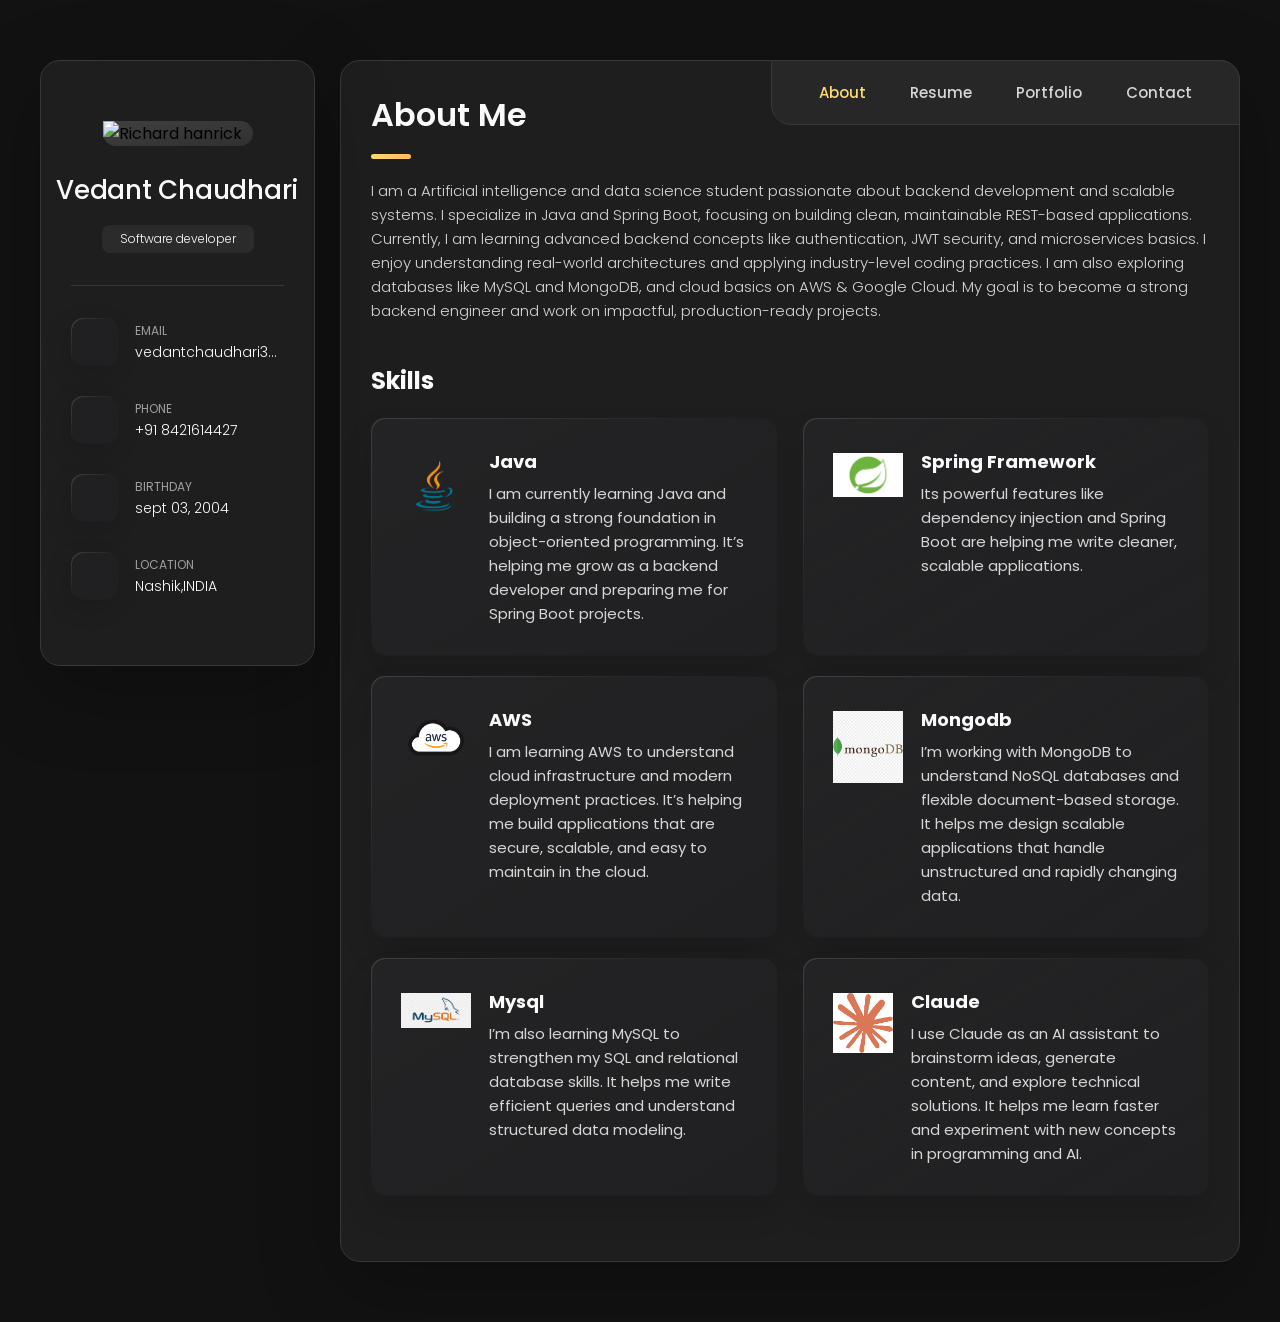
==== index.html @ cd00a61f "Add files via upload" ====
<!DOCTYPE html>
<html lang="en">

<head>
  <meta charset="UTF-8">
  <meta http-equiv="X-UA-Compatible" content="IE=edge">
  <meta name="viewport" content="width=device-width, initial-scale=1.0">
  <title>vCard - Personal Portfolio</title>

  <!--
    - favicon
  -->
  <link rel="shortcut icon" href="./assets/images/logo.ico" type="image/x-icon">

  <!--
    - custom css link
  -->
  <link rel="stylesheet" href="styles.css">

  <!--
    - google font link
  -->
  <link rel="preconnect" href="https://fonts.googleapis.com">
  <link rel="preconnect" href="https://fonts.gstatic.com" crossorigin>
  <link href="https://fonts.googleapis.com/css2?family=Poppins:wght@300;400;500;600&display=swap" rel="stylesheet">
</head>

<body>

  <!--
    - #MAIN
  -->

  <main>

    <!--
      - #SIDEBAR
    -->

    <aside class="sidebar" data-sidebar>

      <div class="sidebar-info">

        <figure class="avatar-box">
          <img src="inpfp.webp" alt="Richard hanrick" width="80">
        </figure>

        <div class="info-content">
          <h1 class="name" title="Vedant Chaudhari">Vedant Chaudhari</h1>

          <p class="title">Software developer</p>
        </div>

        <button class="info_more-btn" data-sidebar-btn>
          <span>Show Contacts</span>

          <ion-icon name="chevron-down"></ion-icon>
        </button>

      </div>

      <div class="sidebar-info_more">

        <div class="separator"></div>

        <ul class="contacts-list">

          <li class="contact-item">

            <div class="icon-box">
              <ion-icon name="mail-outline"></ion-icon>
            </div>

            <div class="contact-info">
              <p class="contact-title">Email</p>

              <a href="mailto:vedantchaudhari394@gmail.com" class="contact-link">vedantchaudhari394@gmail.com</a>
            </div>

          </li>

          <li class="contact-item">

            <div class="icon-box">
              <ion-icon name="phone-portrait-outline"></ion-icon>
            </div>

            <div class="contact-info">
              <p class="contact-title">Phone</p>

              <a href="tel: +91 8421614427" class="contact-link">+91 8421614427</a>
            </div>

          </li>

          <li class="contact-item">

            <div class="icon-box">
              <ion-icon name="calendar-outline"></ion-icon>
            </div>

            <div class="contact-info">
              <p class="contact-title">Birthday</p>

              <time datetime="2004-09-03">sept 03, 2004</time>
            </div>

          </li>

          <li class="contact-item">

            <div class="icon-box">
              <ion-icon name="location-outline"></ion-icon>
            </div>

            <div class="contact-info">
              <p class="contact-title">Location</p>

              <address>Nashik,INDIA</address>
            </div>

          </li>

        </ul>

        <div class="separator"></div>

        <ul class="social-list">

          <li class="social-item">
            <a href="#" class="social-link">
              <ion-icon name="logo-twitter"></ion-icon>
            </a>
          </li>

          <li class="social-item">
            <a href="#" class="social-link">
              <ion-icon name="logo-instagram"></ion-icon>
            </a>
          </li>

        </ul>

      </div>

    </aside>





    <!--
      - #main-content
    -->

    <div class="main-content">

      <!--
        - #NAVBAR
      -->

      <nav class="navbar">

        <ul class="navbar-list">

          <li class="navbar-item">
            <button class="navbar-link  active" data-nav-link>About</button>
          </li>

          <li class="navbar-item">
            <button class="navbar-link" data-nav-link>Resume</button>
          </li>

          <li class="navbar-item">
            <button class="navbar-link" data-nav-link>Portfolio</button>
          </li>

       
          <li class="navbar-item">
            <button class="navbar-link" data-nav-link>Contact</button>
          </li>

        </ul>

      </nav>





      <!--
        - #ABOUT
      -->

      <article class="about  active" data-page="about">

        <header>
          <h2 class="h2 article-title">About me</h2>
        </header>

        <section class="about-text">
          <p>
            I am a Artificial intelligence and data science student passionate about backend development and scalable systems.
            I specialize in Java and Spring Boot, focusing on building clean, maintainable REST-based applications.
            Currently, I am learning advanced backend concepts like authentication, JWT security, and microservices basics.
            I enjoy understanding real-world architectures and applying industry-level coding practices.
            I am also exploring databases like MySQL and MongoDB, and cloud basics on AWS & Google Cloud.
            My goal is to become a strong backend engineer and work on impactful, production-ready projects.
          </p>
        </section>


        <!--
          - service
        -->

        <section class="service">

          <h3 class="h3 service-title">Skills</h3>

          <ul class="service-list">

            <li class="service-item">

              <div class="service-icon-box">
                <img src="javaimage.webp" alt="design icon" width="70">
              </div>

              <div class="service-content-box">
                <h4 class="h4 service-item-title">java</h4>

                <p class="service-item-text">
                  I am currently learning Java and building a strong foundation in object-oriented programming.
                    It’s helping me grow as a backend developer and preparing me for Spring Boot projects.
                </p>
              </div>

            </li>

            <li class="service-item">

              <div class="service-icon-box">
                <img src="springimages.png" alt="Web development icon" width="70">
              </div>

              <div class="service-content-box">
                <h4 class="h4 service-item-title">spring framework</h4>

                <p class="service-item-text">
                  Its powerful features like dependency injection and 
                  Spring Boot are helping me write cleaner, scalable applications.
                </p>
              </div>

            </li>

            <li class="service-item">

              <div class="service-icon-box">
                <img src="awsimage.png" alt="aws icon" width="70">
              </div>

              <div class="service-content-box">
                <h4 class="h4 service-item-title">AWS</h4>

                <p class="service-item-text">
                  I am learning AWS to understand cloud infrastructure and modern deployment practices.
                    It’s helping me build applications that are secure, scalable, and easy to maintain in the cloud.
                </p>
              </div>

            </li>

            <li class="service-item">

              <div class="service-icon-box">
                <img src="mongodbimages.png" alt="mongodb icon" width="70">
              </div>

              <div class="service-content-box">
                <h4 class="h4 service-item-title">Mongodb</h4>

                <p class="service-item-text">
                  I’m working with MongoDB to understand NoSQL databases and flexible document-based storage.
                It helps me design scalable applications that handle unstructured and rapidly changing data.
                </p>
              </div>

            </li>

            <li class="service-item">

              <div class="service-icon-box">
                <img src="mysqlimages.png" alt="mysql icon" width="70">
              </div>

              <div class="service-content-box">
                <h4 class="h4 service-item-title">Mysql</h4>

                <p class="service-item-text">
                  I’m also learning MySQL to strengthen my SQL and relational database skills.
                    It helps me write efficient queries and understand structured data modeling.
                </p>
              </div>

            </li>

            <li class="service-item">

              <div class="service-icon-box">
                <img src="claude.png" alt="claude icon" width="60">
              </div>

              <div class="service-content-box">
                <h4 class="h4 service-item-title">Claude</h4>

                <p class="service-item-text">
                  I use Claude as an AI assistant to brainstorm ideas, generate content, and explore technical solutions.
                    It helps me learn faster and experiment with new concepts in programming and AI.
                </p>
              </div>

            </li>

  


          </ul>

        </section>




    

        <div class="modal-container" data-modal-container>

          <div class="overlay" data-overlay></div>

          <section class="testimonials-modal">

            <button class="modal-close-btn" data-modal-close-btn aria-label="Close testimonial modal">
              <ion-icon name="close-outline"></ion-icon>
            </button>

            <div class="modal-img-wrapper">
              <figure class="modal-avatar-box">
                <img src="./assets/images/avatar-1.png" alt="Daniel lewis" width="80" data-modal-img>
              </figure>

              <img src="./assets/images/icon-quote.svg" alt="quote icon">
            </div>

            <div class="modal-content">

              <h4 class="h3 modal-title" data-modal-title>Daniel lewis</h4>

              <time datetime="2021-06-14">14 June, 2021</time>

              <div data-modal-text>
                <p>
                   
                </p>
              </div>

            </div>

          </section>

        </div>



      </article>





      <!--
        - #RESUME
      -->

      <article class="resume" data-page="resume">

        <header>
          <h2 class="h2 article-title">Resume</h2>
        </header>

        <section class="timeline">

          <div class="title-wrapper">
            <div class="icon-box">
              <ion-icon name="book-outline"></ion-icon>
            </div>

            <h3 class="h3">Education</h3>
          </div>

          <ol class="timeline-list">

            <li class="timeline-item">

              <h4 class="h4 timeline-item-title">MET Institute of Engineering, Nashik</h4>

              <span>20023 — present</span>

              <p class="timeline-text">
                Having everything laid out—from submissions to exams—made 
                it easier for me to plan ahead and stay consistent without feeling overwhelmed.
              </p>

            </li>

            <li class="timeline-item">

              <h4 class="h4 timeline-item-title">high school</h4>

              <span>2021 — 2023</span>

              <p class="timeline-text">
                It gave me confidence and the chance to stand up for myself, 
                shaping my mindset and helping me grow personally and academically.
              </p>

            </li>


          </ol>

        </section>

        <!-- <section class="timeline">

          <div class="title-wrapper">
            <div class="icon-box">
              <ion-icon name="book-outline"></ion-icon>
            </div>

            <h3 class="h3">Experience</h3>
          </div>

          <ol class="timeline-list">

            <li class="timeline-item">

              <h4 class="h4 timeline-item-title">Creative director</h4>

              <span>2015 — Present</span>

              <p class="timeline-text">
                Nemo enim ipsam voluptatem blanditiis praesentium voluptum delenit atque corrupti, quos dolores et qvuas
                molestias
                exceptur.
              </p>

            </li>

            <li class="timeline-item">

              <h4 class="h4 timeline-item-title">Art director</h4>

              <span>2013 — 2015</span>

              <p class="timeline-text">
                Nemo enims ipsam voluptatem, blanditiis praesentium voluptum delenit atque corrupti, quos dolores et
                quas molestias
                exceptur.
              </p>

            </li>

            <li class="timeline-item">

              <h4 class="h4 timeline-item-title">Web designer</h4>

              <span>2010 — 2013</span>

              <p class="timeline-text">
                Nemo enims ipsam voluptatem, blanditiis praesentium voluptum delenit atque corrupti, quos dolores et
                quas molestias
                exceptur.
              </p>

            </li>

          </ol>

        </section> -->

        <section class="skill">

          <h3 class="h3 skills-title">My skills</h3>

          <ul class="skills-list content-card">

            <li class="skills-item">

              <div class="title-wrapper">
                <h5 class="h5">Java</h5>
                <data value="80">75%</data>
              </div>

              <div class="skill-progress-bg">
                <div class="skill-progress-fill" style="width: 80%;"></div>
              </div>

            </li>

            <li class="skills-item">

              <div class="title-wrapper">
                <h5 class="h5">spring boot</h5>
                <data value="70">70%</data>
              </div>

              <div class="skill-progress-bg">
                <div class="skill-progress-fill" style="width: 70%;"></div>
              </div>

            </li>

            <li class="skills-item">

              <div class="title-wrapper">
                <h5 class="h5">AWS</h5>
                <data value="50">50%</data>
              </div>

              <div class="skill-progress-bg">
                <div class="skill-progress-fill" style="width: 50%;"></div>
              </div>

            </li>

            <li class="skills-item">

              <div class="title-wrapper">
                <h5 class="h5">Mysql</h5>
                <data value="80">80%</data>
              </div>

              <div class="skill-progress-bg">
                <div class="skill-progress-fill" style="width: 80%;"></div>
              </div>

            </li>

            <li class="skills-item">

              <div class="title-wrapper">
                <h5 class="h5">MongoDb</h5>
                <data value="60">60%</data>
              </div>

              <div class="skill-progress-bg">
                <div class="skill-progress-fill" style="width: 60%;"></div>
              </div>

            </li>

            <li class="skills-item">

              <div class="title-wrapper">
                <h5 class="h5">Python</h5>
                <data value="80">80%</data>
              </div>

              <div class="skill-progress-bg">
                <div class="skill-progress-fill" style="width: 80%;"></div>
              </div>

            </li>

          </ul>

        </section>

      </article>





      <!--
        - #Poject
      -->

      <article class="portfolio" data-page="portfolio">

        <header>
          <h2 class="h2 article-title">Portfolio</h2>
        </header>

        <section class="projects">

          <ul class="filter-list">

            <li class="filter-item">
              <button class="active" data-filter-btn>All</button>
            </li>

            <li class="filter-item">
              <button data-filter-btn>Web dev</button>
            </li>

            <li class="filter-item">
              <button data-filter-btn>Java</button>
            </li>

            <li class="filter-item">
              <button data-filter-btn>spring boot</button>
            </li>

          </ul>

          <div class="filter-select-box">

            <button class="filter-select" data-select>

              <div class="select-value" data-selecct-value>Select category</div>

              <div class="select-icon">
                <ion-icon name="chevron-down"></ion-icon>
              </div>

            </button>

            <ul class="select-list">

              <li class="select-item">
                <button data-select-item>All</button>
              </li>

              <li class="select-item">
                <button data-select-item>Web dev</button>
              </li>

              <li class="select-item">
                <button data-select-item>Java</button>
              </li>

              <li class="select-item">
                <button data-select-item>spring boot</button>
              </li>

            </ul>

          </div>

          <ul class="project-list">

            <li class="project-item  active" data-filter-item data-category="web development">
              <a href="#">

                <figure class="project-img">
                  <div class="project-item-icon-box">
                    <ion-icon name="eye-outline"></ion-icon>
                  </div>

                  <img src="portfolio.png" alt="orizon" loading="lazy">
                </figure>

                <h3 class="project-title">portfolio</h3>

                <p class="project-category">Web dev</p>

              </a>
            </li>

            <li class="project-item  active" data-filter-item data-category="Web dev">
              <a href="#">

                <figure class="project-img">
                <div class="project-item-icon-box">
                    <ion-icon name="eye-outline"></ion-icon>
                </div>

                <!-- slider: add as many images as you want here -->
                <div class="slider" data-interval="2500"> <!-- data-interval in ms (optional) -->
                    <img src="hotelbooking-1.png" alt="hotel slide 1" loading="lazy">
                    <img src="hotelbooking-2.png" alt="hotel slide 2" loading="lazy">
                    <img src="hotelbooking-3.png" alt="hotel slide 3" loading="lazy">
                </div>
                </figure>


                <h3 class="project-title">Hotel Booking</h3>

                <p class="project-category">Web dev</p>

              </a>
            </li>

            <li class="project-item  active" data-filter-item data-category="web design">
              <a href="#">

                <figure class="project-img">
                  <div class="project-item-icon-box">
                    <ion-icon name="eye-outline"></ion-icon>
                  </div>

                  <img src="./assets/images/project-3.jpg" alt="fundo" loading="lazy">
                </figure>

                <h3 class="project-title">Employee Management System</h3>

                <p class="project-category">Spring boot</p>

              </a>
            </li>

            <li class="project-item  active" data-filter-item data-category="applications">
              <a href="#">

                <figure class="project-img">
                  <div class="project-item-icon-box">
                    <ion-icon name="eye-outline"></ion-icon>
                  </div>

                  <img src="./assets/images/project-4.png" alt="brawlhalla" loading="lazy">
                </figure>

                <h3 class="project-title">JWT Login System</h3>

                <p class="project-category">JWT</p>

              </a>
            </li>

           
          </ul>

        </section>

      </article>





     

      <!--
        - #CONTACT
      -->

      <article class="contact" data-page="contact">

        <header>
          <h2 class="h2 article-title">Contact</h2>
        </header>


        <section class="contact-form">

          <h3 class="h3 form-title">Contact Form</h3>

          <form action="#" class="form" data-form>

            <div class="input-wrapper">
              <input type="text" name="fullname" class="form-input" placeholder="Full name" required data-form-input>

              <input type="email" name="email" class="form-input" placeholder="Email address" required data-form-input>
            </div>

            <textarea name="message" class="form-input" placeholder="Your Message" required data-form-input></textarea>

            <button class="form-btn" type="submit" disabled data-form-btn>
              <ion-icon name="paper-plane"></ion-icon>
              <span>Send Message</span>
            </button>

          </form>

        </section>

      </article>

    </div>

  </main>






  <!--
    - custom js link
  -->
  <script src="main.js"></script>

  <!--
    - ionicon link
  -->
  <script type="module" src="https://unpkg.com/ionicons@5.5.2/dist/ionicons/ionicons.esm.js"></script>
  <script nomodule src="https://unpkg.com/ionicons@5.5.2/dist/ionicons/ionicons.js"></script>

</body>

</html>
---- styles.css ----
/*-----------------------------------*\
  #style.css
\*-----------------------------------*/


/**
 * copyright 2022 @codewithsadee
 */





/*-----------------------------------*\
  #CUSTOM PROPERTY
\*-----------------------------------*/

:root {

  /**
   * colors
   */

  /* gradient */

  --bg-gradient-onyx: linear-gradient(
    to bottom right, 
    hsl(240, 1%, 25%) 3%, 
    hsl(0, 0%, 19%) 97%
  );
  --bg-gradient-jet: linear-gradient(
    to bottom right, 
    hsla(240, 1%, 18%, 0.251) 0%, 
    hsla(240, 2%, 11%, 0) 100%
  ), hsl(240, 2%, 13%);
  --bg-gradient-yellow-1: linear-gradient(
    to bottom right, 
    hsl(45, 100%, 71%) 0%, 
    hsla(36, 100%, 69%, 0) 50%
  );
  --bg-gradient-yellow-2: linear-gradient(
    135deg, 
    hsla(45, 100%, 71%, 0.251) 0%, 
    hsla(35, 100%, 68%, 0) 59.86%
  ), hsl(240, 2%, 13%);
  --border-gradient-onyx: linear-gradient(
    to bottom right, 
    hsl(0, 0%, 25%) 0%, 
    hsla(0, 0%, 25%, 0) 50%
  );
  --text-gradient-yellow: linear-gradient(
    to right, 
    hsl(45, 100%, 72%), 
    hsl(35, 100%, 68%)
  );

  /* solid */

  --jet: hsl(0, 0%, 22%);
  --onyx: hsl(240, 1%, 17%);
  --eerie-black-1: hsl(240, 2%, 13%);
  --eerie-black-2: hsl(240, 2%, 12%);
  --smoky-black: hsl(0, 0%, 7%);
  --white-1: hsl(0, 0%, 100%);
  --white-2: hsl(0, 0%, 98%);
  --orange-yellow-crayola: hsl(45, 100%, 72%);
  --vegas-gold: hsl(45, 54%, 58%);
  --light-gray: hsl(0, 0%, 84%);
  --light-gray-70: hsla(0, 0%, 84%, 0.7);
  --bittersweet-shimmer: hsl(0, 43%, 51%);

  /**
   * typography
   */

  /* font-family */
  --ff-poppins: 'Poppins', sans-serif;

  /* font-size */
  --fs-1: 24px;
  --fs-2: 18px;
  --fs-3: 17px;
  --fs-4: 16px;
  --fs-5: 15px;
  --fs-6: 14px;
  --fs-7: 13px;
  --fs-8: 11px;

  /* font-weight */
  --fw-300: 300;
  --fw-400: 400;
  --fw-500: 500;
  --fw-600: 600;

  /**
   * shadow
   */
  
  --shadow-1: -4px 8px 24px hsla(0, 0%, 0%, 0.25);
  --shadow-2: 0 16px 30px hsla(0, 0%, 0%, 0.25);
  --shadow-3: 0 16px 40px hsla(0, 0%, 0%, 0.25);
  --shadow-4: 0 25px 50px hsla(0, 0%, 0%, 0.15);
  --shadow-5: 0 24px 80px hsla(0, 0%, 0%, 0.25);

  /**
   * transition
   */

  --transition-1: 0.25s ease;
  --transition-2: 0.5s ease-in-out;

}





/*-----------------------------------*\
  #RESET
\*-----------------------------------*/

*, *::before, *::after {
  margin: 0;
  padding: 0;
  box-sizing: border-box;
}

a { text-decoration: none; }

li { list-style: none; }

img, ion-icon, a, button, time, span { display: block; }

button {
  font: inherit;
  background: none;
  border: none;
  text-align: left;
  cursor: pointer;
}

input, textarea {
  display: block;
  width: 100%;
  background: none;
  font: inherit;
}

::selection {
  background: var(--orange-yellow-crayola);
  color: var(--smoky-black);
}

:focus { outline-color: var(--orange-yellow-crayola); }

html { font-family: var(--ff-poppins); }

body { background: var(--smoky-black); }





/*-----------------------------------*\
  #REUSED STYLE
\*-----------------------------------*/

.sidebar,
article {
  background: var(--eerie-black-2);
  border: 1px solid var(--jet);
  border-radius: 20px;
  padding: 15px;
  box-shadow: var(--shadow-1);
  z-index: 1;
}

.separator {
  width: 100%;
  height: 1px;
  background: var(--jet);
  margin: 16px 0;
}

.icon-box {
  position: relative;
  background: var(--border-gradient-onyx);
  width: 30px;
  height: 30px;
  border-radius: 8px;
  display: flex;
  justify-content: center;
  align-items: center;
  font-size: 16px;
  color: var(--orange-yellow-crayola);
  box-shadow: var(--shadow-1);
  z-index: 1;
}

.icon-box::before {
  content: "";
  position: absolute;
  inset: 1px;
  background: var(--eerie-black-1);
  border-radius: inherit;
  z-index: -1;
}

.icon-box ion-icon { --ionicon-stroke-width: 35px; }

article { display: none; }

article.active {
  display: block;
  animation: fade 0.5s ease backwards;
}

@keyframes fade {
  0% { opacity: 0; }
  100% { opacity: 1; }
}

.h2,
.h3,
.h4,
.h5 {
  color: var(--white-2);
  text-transform: capitalize;
}

.h2 { font-size: var(--fs-1); }

.h3 { font-size: var(--fs-2); }

.h4 { font-size: var(--fs-4); }

.h5 {
  font-size: var(--fs-7);
  font-weight: var(--fw-500);
}

.article-title {
  position: relative;
  padding-bottom: 7px;
}

.article-title::after {
  content: "";
  position: absolute;
  bottom: 0;
  left: 0;
  width: 30px;
  height: 3px;
  background: var(--text-gradient-yellow);
  border-radius: 3px;
}

.has-scrollbar::-webkit-scrollbar {
  width: 5px; /* for vertical scrollbar */
  height: 5px; /* for horizontal scrollbar */
}

.has-scrollbar::-webkit-scrollbar-track {
  background: var(--onyx);
  border-radius: 5px;
}

.has-scrollbar::-webkit-scrollbar-thumb {
  background: var(--orange-yellow-crayola);
  border-radius: 5px;
}

.has-scrollbar::-webkit-scrollbar-button { width: 20px; }

.content-card {
  position: relative;
  background: var(--border-gradient-onyx);
  padding: 15px;
  padding-top: 45px;
  border-radius: 14px;
  box-shadow: var(--shadow-2);
  cursor: pointer;
  z-index: 1;
}

.content-card::before {
  content: "";
  position: absolute;
  inset: 1px;
  background: var(--bg-gradient-jet);
  border-radius: inherit;
  z-index: -1;
}





/*-----------------------------------*\
  #MAIN
\*-----------------------------------*/

main {
  margin: 15px 12px;
  margin-bottom: 75px;
  min-width: 259px;
}





/*-----------------------------------*\
  #SIDEBAR
\*-----------------------------------*/

.sidebar {
  margin-bottom: 15px;
  max-height: 112px;
  overflow: hidden;
  transition: var(--transition-2);
}

.sidebar.active { max-height: 405px; }

.sidebar-info {
  position: relative;
  display: flex;
  justify-content: flex-start;
  align-items: center;
  gap: 15px;
}

.avatar-box {
  background: var(--bg-gradient-onyx);
  border-radius: 20px;
}

.info-content .name {
  color: var(--white-2);
  font-size: var(--fs-3);
  font-weight: var(--fw-500);
  letter-spacing: -0.25px;
  margin-bottom: 10px;
}

.info-content .title {
  color: var(--white-1);
  background: var(--onyx);
  font-size: var(--fs-8);
  font-weight: var(--fw-300);
  width: max-content;
  padding: 3px 12px;
  border-radius: 8px;
}

.info_more-btn {
  position: absolute;
  top: -15px;
  right: -15px;
  border-radius: 0 15px;
  font-size: 13px;
  color: var(--orange-yellow-crayola);
  background: var(--border-gradient-onyx);
  padding: 10px;
  box-shadow: var(--shadow-2);
  transition: var(--transition-1);
  z-index: 1;
}

.info_more-btn::before {
  content: "";
  position: absolute;
  inset: 1px;
  border-radius: inherit;
  background: var(--bg-gradient-jet);
  transition: var(--transition-1);
  z-index: -1;
}

.info_more-btn:hover,
.info_more-btn:focus { background: var(--bg-gradient-yellow-1); }

.info_more-btn:hover::before,
.info_more-btn:focus::before { background: var(--bg-gradient-yellow-2); }

.info_more-btn span { display: none; }

.sidebar-info_more {
  opacity: 0;
  visibility: hidden;
  transition: var(--transition-2);
}

.sidebar.active .sidebar-info_more {
  opacity: 1;
  visibility: visible;
}

.contacts-list {
  display: grid;
  grid-template-columns: 1fr;
  gap: 16px;
}

.contact-item {
  min-width: 100%;
  display: flex;
  align-items: center;
  gap: 16px;
}

.contact-info {
  max-width: calc(100% - 46px);
  width: calc(100% - 46px);
}

.contact-title {
  color: var(--light-gray-70);
  font-size: var(--fs-8);
  text-transform: uppercase;
  margin-bottom: 2px;
}

.contact-info :is(.contact-link, time, address) {
  color: var(--white-2);
  font-size: var(--fs-7);
}

.contact-info address { font-style: normal; }

.social-list {
  display: flex;
  justify-content: flex-start;
  align-items: center;
  gap: 15px;
  padding-bottom: 4px;
  padding-left: 7px;
}

.social-item .social-link {
  color: var(--light-gray-70);
  font-size: 18px;
}


.social-item .social-link:hover { color: var(--light-gray); }





/*-----------------------------------*\
  #NAVBAR
\*-----------------------------------*/

.navbar {
  position: fixed;
  bottom: 0;
  left: 0;
  width: 100%;
  background: hsla(240, 1%, 17%, 0.75);
  -webkit-backdrop-filter: blur(10px);
  backdrop-filter: blur(10px);
  border: 1px solid var(--jet);
  border-radius: 12px 12px 0 0;
  box-shadow: var(--shadow-2);
  z-index: 5;
}

.navbar-list {
  display: flex;
  flex-wrap: wrap;
  justify-content: center;
  align-items: center;
  padding: 0 10px;
}

.navbar-link {
  color: var(--light-gray);
  font-size: var(--fs-8);
  padding: 20px 7px;
  transition: color var(--transition-1);
}

.navbar-link:hover,
.navbar-link:focus { color: var(--light-gray-70); }

.navbar-link.active { color: var(--orange-yellow-crayola); }





/*-----------------------------------*\
  #ABOUT
\*-----------------------------------*/

.about .article-title { margin-bottom: 15px; }

.about-text {
  color: var(--light-gray);
  font-size: var(--fs-6);
  font-weight: var(--fw-300);
  line-height: 1.6;
}

.about-text p { margin-bottom: 15px; }



/**
 * #service 
 */

.service { margin-bottom: 35px; }

.service-title { margin-bottom: 20px; }

.service-list {
  display: grid;
  grid-template-columns: 1fr;
  gap: 20px;
}

.service-item {
  position: relative;
  background: var(--border-gradient-onyx);
  padding: 20px;
  border-radius: 14px;
  box-shadow: var(--shadow-2);
  z-index: 1;
}

.service-item::before {
  content: "";
  position: absolute;
  inset: 1px;
  background: var(--bg-gradient-jet);
  border-radius: inherit;
  z-index: -1;
}

.service-icon-box { margin-bottom: 10px; }

.service-icon-box img { margin: auto; }

.service-content-box { text-align: center; }

.service-item-title { margin-bottom: 7px; }

.service-item-text {
  color: var(--light-gray);
  font-size: var(--fs-6);
  font-weight: var(--fw-3);
  line-height: 1.6;
}


/**
 * #testimonials 
 */

.testimonials { margin-bottom: 30px; }

.testimonials-title { margin-bottom: 20px; }

.testimonials-list {
  display: flex;
  justify-content: flex-start;
  align-items: flex-start;
  gap: 15px;
  margin: 0 -15px;
  padding: 25px 15px;
  padding-bottom: 35px;
  overflow-x: auto;
  scroll-behavior: smooth;
  overscroll-behavior-inline: contain;
  scroll-snap-type: inline mandatory;
}

.testimonials-item {
  min-width: 100%;
  scroll-snap-align: center;
}

.testimonials-avatar-box {
  position: absolute;
  top: 0;
  left: 0;
  transform: translate(15px, -25px);
  background: var(--bg-gradient-onyx);
  border-radius: 14px;
  box-shadow: var(--shadow-1);
}

.testimonials-item-title { margin-bottom: 7px; }

.testimonials-text {
  color: var(--light-gray);
  font-size: var(--fs-6);
  font-weight: var(--fw-300);
  line-height: 1.6;
  display: -webkit-box;
  -webkit-line-clamp: 4;
  line-clamp: 4;
  -webkit-box-orient: vertical;
  overflow: hidden;
}


/**
 * #testimonials-modal
 */

.modal-container {
  position: fixed;
  top: 0;
  left: 0;
  width: 100%;
  height: 100%;
  display: flex;
  justify-content: center;
  align-items: center;
  overflow-y: auto;
  overscroll-behavior: contain;
  z-index: 20;
  pointer-events: none;
  visibility: hidden;
}

.modal-container::-webkit-scrollbar { display: none; }

.modal-container.active {
  pointer-events: all;
  visibility: visible;
}

.overlay {
  position: fixed;
  top: 0;
  left: 0;
  width: 100%;
  height: 100vh;
  background: hsl(0, 0%, 5%);
  opacity: 0;
  visibility: hidden;
  pointer-events: none;
  z-index: 1;
  transition: var(--transition-1);
}

.overlay.active {
  opacity: 0.8;
  visibility: visible;
  pointer-events: all;
}

.testimonials-modal {
  background: var(--eerie-black-2);
  position: relative;
  padding: 15px;
  margin: 15px 12px;
  border: 1px solid var(--jet);
  border-radius: 14px;
  box-shadow: var(--shadow-5);
  transform: scale(1.2);
  opacity: 0;
  transition: var(--transition-1);
  z-index: 2;
}

.modal-container.active .testimonials-modal {
  transform: scale(1);
  opacity: 1;
}

.modal-close-btn {
  position: absolute;
  top: 15px;
  right: 15px;
  background: var(--onyx);
  border-radius: 8px;
  width: 32px;
  height: 32px;
  display: flex;
  justify-content: center;
  align-items: center;
  color: var(--white-2);
  font-size: 18px;
  opacity: 0.7;
}

.modal-close-btn:hover,
.modal-close-btn:focus { opacity: 1; }

.modal-close-btn ion-icon { --ionicon-stroke-width: 50px; }

.modal-avatar-box {
  background: var(--bg-gradient-onyx);
  width: max-content;
  border-radius: 14px;
  margin-bottom: 15px;
  box-shadow: var(--shadow-2);
}

.modal-img-wrapper > img { display: none; }

.modal-title { margin-bottom: 4px; }

.modal-content time {
  font-size: var(--fs-6);
  color: var(--light-gray-70);
  font-weight: var(--fw-300);
  margin-bottom: 10px;
}

.modal-content p {
  color: var(--light-gray);
  font-size: var(--fs-6);
  font-weight: var(--fw-300);
  line-height: 1.6;
}


/**
 * #clients 
 */

.clients { margin-bottom: 15px; }

.clients-list {
  display: flex;
  justify-content: flex-start;
  align-items: flex-start;
  gap: 15px;
  margin: 0 -15px;
  padding: 25px;
  padding-bottom: 25px;
  overflow-x: auto;
  scroll-behavior: smooth;
  overscroll-behavior-inline: contain;
  scroll-snap-type: inline mandatory;
  scroll-padding-inline: 25px;
}

.clients-item {
  min-width: 50%;
  scroll-snap-align: start;
}

.clients-item img {
  width: 100%;
  filter: grayscale(1);
  transition: var(--transition-1);
}

.clients-item img:hover { filter: grayscale(0); }





/*-----------------------------------*\
  #RESUME
\*-----------------------------------*/

.article-title { margin-bottom: 30px; }


/**
 * education and experience 
 */

.timeline { margin-bottom: 30px; }

.timeline .title-wrapper {
  display: flex;
  align-items: center;
  gap: 15px;
  margin-bottom: 25px;
}

.timeline-list {
  font-size: var(--fs-6);
  margin-left: 45px;
}

.timeline-item { position: relative; }

.timeline-item:not(:last-child) { margin-bottom: 20px; }

.timeline-item-title {
  font-size: var(--fs-6);
  line-height: 1.3;
  margin-bottom: 7px;
}

.timeline-list span {
  color: var(--vegas-gold);
  font-weight: var(--fw-400);
  line-height: 1.6;
}

.timeline-item:not(:last-child)::before {
  content: "";
  position: absolute;
  top: -25px;
  left: -30px;
  width: 1px;
  height: calc(100% + 50px);
  background: var(--jet);
}

.timeline-item::after {
  content: "";
  position: absolute;
  top: 5px;
  left: -33px;
  height: 6px;
  width: 6px;
  background: var(--text-gradient-yellow);
  border-radius: 50%;
  box-shadow: 0 0 0 4px var(--jet);
}

.timeline-text {
  color: var(--light-gray);
  font-weight: var(--fw-300);
  line-height: 1.6;
}


/**
 * skills 
 */

.skills-title { margin-bottom: 20px; }

.skills-list { padding: 20px; }


.skills-item:not(:last-child) { margin-bottom: 15px; }

.skill .title-wrapper {
  display: flex;
  align-items: center;
  gap: 5px;
  margin-bottom: 8px;
}

.skill .title-wrapper data {
  color: var(--light-gray);
  font-size: var(--fs-7);
  font-weight: var(--fw-300);
}

.skill-progress-bg {
  background: var(--jet);
  width: 100%;
  height: 8px;
  border-radius: 10px;
}

.skill-progress-fill {
  background: var(--text-gradient-yellow);
  height: 100%;
  border-radius: inherit;
}





/*-----------------------------------*\
  #PORTFOLIO
\*-----------------------------------*/

.filter-list { display: none; }

.filter-select-box {
  position: relative;
  margin-bottom: 25px;
}

.filter-select {
  background: var(--eerie-black-2);
  color: var(--light-gray);
  display: flex;
  justify-content: space-between;
  align-items: center;
  width: 100%;
  padding: 12px 16px;
  border: 1px solid var(--jet);
  border-radius: 14px;
  font-size: var(--fs-6);
  font-weight: var(--fw-300);
}

.filter-select.active .select-icon { transform: rotate(0.5turn); }

.select-list {
  background: var(--eerie-black-2);
  position: absolute;
  top: calc(100% + 6px);
  width: 100%;
  padding: 6px;
  border: 1px solid var(--jet);
  border-radius: 14px;
  z-index: 2;
  opacity: 0;
  visibility: hidden;
  pointer-events: none;
  transition: 0.15s ease-in-out;
}

.filter-select.active + .select-list {
  opacity: 1;
  visibility: visible;
  pointer-events: all;
}

.select-item button {
  background: var(--eerie-black-2);
  color: var(--light-gray);
  font-size: var(--fs-6);
  font-weight: var(--fw-300);
  text-transform: capitalize;
  width: 100%;
  padding: 8px 10px;
  border-radius: 8px;
}

.select-item button:hover { --eerie-black-2: hsl(240, 2%, 20%); }

.project-list {
  display: grid;
  grid-template-columns: 1fr;
  gap: 30px;
  margin-bottom: 10px;
}

.project-item { display: none; }

.project-item.active {
  display: block;
  animation: scaleUp 0.25s ease forwards;
}

@keyframes scaleUp {
  0% { transform: scale(0.5); }
  100% { transform: scale(1); }
}

.project-item > a { width: 100%; }

.project-img {
  position: relative;
  width: 100%;
  height: 200px;
  border-radius: 16px;
  overflow: hidden;
  margin-bottom: 15px;
}

.project-img::before {
  content: "";
  position: absolute;
  top: 0;
  left: 0;
  width: 100%;
  height: 100%;
  background: transparent;
  z-index: 1;
  transition: var(--transition-1);
}

.project-item > a:hover .project-img::before { background: hsla(0, 0%, 0%, 0.5); }

.project-item-icon-box {
  --scale: 0.8;

  background: var(--jet);
  color: var(--orange-yellow-crayola);
  position: absolute;
  top: 50%;
  left: 50%;
  transform: translate(-50%, -50%) scale(var(--scale));
  font-size: 20px;
  padding: 18px;
  border-radius: 12px;
  opacity: 0;
  z-index: 1;
  transition: var(--transition-1);
}

.project-item > a:hover .project-item-icon-box {
  --scale: 1;
  opacity: 1;
}

.project-item-icon-box ion-icon { --ionicon-stroke-width: 50px; }

.project-img img {
  width: 100%;
  height: 100%;
  object-fit: cover;
  transition: var(--transition-1);
}

.project-item > a:hover img { transform: scale(1.1); }

.project-title,
.project-category { margin-left: 10px; }

.project-title {
  color: var(--white-2);
  font-size: var(--fs-5);
  font-weight: var(--fw-400);
  text-transform: capitalize;
  line-height: 1.3;
}

.project-category {
  color: var(--light-gray-70);
  font-size: var(--fs-6);
  font-weight: var(--fw-300);
}





/*-----------------------------------*\
  #BLOG
\*-----------------------------------*/

.blog-posts { margin-bottom: 10px; }

.blog-posts-list {
  display: grid;
  grid-template-columns: 1fr;
  gap: 20px;
}

.blog-post-item > a {
  position: relative;
  background: var(--border-gradient-onyx);
  height: 100%;
  box-shadow: var(--shadow-4);
  border-radius: 16px;
  z-index: 1;
}

.blog-post-item > a::before {
  content: "";
  position: absolute;
  inset: 1px;
  border-radius: inherit;
  background: var(--eerie-black-1);
  z-index: -1;
}

.blog-banner-box {
  width: 100%;
  height: 200px;
  border-radius: 12px;
  overflow: hidden;
}

.blog-banner-box img {
  width: 100%;
  height: 100%;
  object-fit: cover;
  transition: var(--transition-1);
}

.blog-post-item > a:hover .blog-banner-box img { transform: scale(1.1); }

.blog-content { padding: 15px; }

.blog-meta {
  display: flex;
  justify-content: flex-start;
  align-items: center;
  gap: 7px;
  margin-bottom: 10px;
}

.blog-meta :is(.blog-category, time) {
  color: var(--light-gray-70);
  font-size: var(--fs-6);
  font-weight: var(--fw-300);
}

.blog-meta .dot {
  background: var(--light-gray-70);
  width: 4px;
  height: 4px;
  border-radius: 4px;
}

.blog-item-title {
  margin-bottom: 10px;
  line-height: 1.3;
  transition: var(--transition-1);
}

.blog-post-item > a:hover .blog-item-title { color: var(--orange-yellow-crayola); }

.blog-text {
  color: var(--light-gray);
  font-size: var(--fs-6);
  font-weight: var(--fw-300);
  line-height: 1.6;
}





/*-----------------------------------*\
  #CONTACT
\*-----------------------------------*/

.mapbox {
  position: relative;
  height: 250px;
  width: 100%;
  border-radius: 16px;
  margin-bottom: 30px;
  border: 1px solid var(--jet);
  overflow: hidden;
}

.mapbox figure { height: 100%; }

.mapbox iframe {
  width: 100%;
  height: 100%;
  border: none;
  filter: grayscale(1) invert(1);
}

.contact-form { margin-bottom: 10px; }

.form-title { margin-bottom: 20px; }

.input-wrapper {
  display: grid;
  grid-template-columns: 1fr;
  gap: 25px;
  margin-bottom: 25px;
}

.form-input {
  color: var(--white-2);
  font-size: var(--fs-6);
  font-weight: var(--fw-400);
  padding: 13px 20px;
  border: 1px solid var(--jet);
  border-radius: 14px;
  outline: none;
}

.form-input::placeholder { font-weight: var(--fw-500); }

.form-input:focus { border-color: var(--orange-yellow-crayola); }

textarea.form-input {
  min-height: 100px;
  height: 120px;
  max-height: 200px;
  resize: vertical;
  margin-bottom: 25px;
}

textarea.form-input::-webkit-resizer { display: none; }

.form-input:focus:invalid { border-color: var(--bittersweet-shimmer); }

.form-btn {
  position: relative;
  width: 100%;
  background: var(--border-gradient-onyx);
  color: var(--orange-yellow-crayola);
  display: flex;
  justify-content: center;
  align-items: center;
  gap: 10px;
  padding: 13px 20px;
  border-radius: 14px;
  font-size: var(--fs-6);
  text-transform: capitalize;
  box-shadow: var(--shadow-3);
  z-index: 1;
  transition: var(--transition-1);
}

.form-btn::before {
  content: "";
  position: absolute;
  inset: 1px;
  background: var(--bg-gradient-jet);
  border-radius: inherit;
  z-index: -1;
  transition: var(--transition-1);
}

.form-btn ion-icon { font-size: 16px; }

.form-btn:hover { background: var(--bg-gradient-yellow-1); }

.form-btn:hover::before { background: var(--bg-gradient-yellow-2); }

.form-btn:disabled {
  opacity: 0.7;
  cursor: not-allowed;
}

.form-btn:disabled:hover { background: var(--border-gradient-onyx); }

.form-btn:disabled:hover::before { background: var(--bg-gradient-jet); }





/*-----------------------------------*\
  #RESPONSIVE
\*-----------------------------------*/

/**
 * responsive larger than 450px screen
 */

@media (min-width: 450px) {

  /**
   * client
   */

  .clients-item { min-width: calc(33.33% - 10px); }



  /**
   * #PORTFOLIO, BLOG 
   */

  .project-img,
  .blog-banner-box { height: auto; }

}





/**
 * responsive larger than 580px screen
 */

@media (min-width: 580px) {

  /**
   * CUSTOM PROPERTY
   */

  :root {

    /**
     * typography
     */

    --fs-1: 32px;
    --fs-2: 24px;
    --fs-3: 26px;
    --fs-4: 18px;
    --fs-6: 15px;
    --fs-7: 15px;
    --fs-8: 12px;

  }



  /**
   * #REUSED STYLE
   */

  .sidebar, article {
    width: 520px;
    margin-inline: auto;
    padding: 30px;
  }

  .article-title {
    font-weight: var(--fw-600);
    padding-bottom: 15px;
  }

  .article-title::after {
    width: 40px;
    height: 5px;
  }

  .icon-box {
    width: 48px;
    height: 48px;
    border-radius: 12px;
    font-size: 18px;
  }



  /**
   * #MAIN
   */

  main {
    margin-top: 60px;
    margin-bottom: 100px;
  }



  /**
   * #SIDEBAR
   */

  .sidebar {
    max-height: 180px;
    margin-bottom: 30px;
  }

  .sidebar.active { max-height: 584px; }

  .sidebar-info { gap: 25px; }

  .avatar-box { border-radius: 30px; }

  .avatar-box img { width: 120px; }

  .info-content .name { margin-bottom: 15px; }

  .info-content .title { padding: 5px 18px; }

  .info_more-btn {
    top: -30px;
    right: -30px;
    padding: 10px 15px;
  }

  .info_more-btn span {
    display: block;
    font-size: var(--fs-8);
  }

  .info_more-btn ion-icon { display: none; }

  .separator { margin: 32px 0; }

  .contacts-list { gap: 20px; }

  .contact-info {
    max-width: calc(100% - 64px);
    width: calc(100% - 64px);
  }



  /**
   * #NAVBAR
   */

  .navbar { border-radius: 20px 20px 0 0; }

  .navbar-list { gap: 20px; }

  .navbar-link { --fs-8: 14px; }



  /**
   * #ABOUT
   */

  .about .article-title { margin-bottom: 20px; }

  .about-text { margin-bottom: 40px; }

  /* service */

  .service-item {
    display: flex;
    justify-content: flex-start;
    align-items: flex-start;
    gap: 18px;
    padding: 30px;
  }

  .service-icon-box {
    margin-bottom: 0;
    margin-top: 5px;
  }

  .service-content-box { text-align: left; }

  /* testimonials */

  .testimonials-title { margin-bottom: 25px; }

  .testimonials-list {
    gap: 30px;
    margin: 0 -30px;
    padding: 30px;
    padding-bottom: 35px;
  }

  .content-card {
    padding: 30px;
    padding-top: 25px;
  }

  .testimonials-avatar-box {
    transform: translate(30px, -30px);
    border-radius: 20px;
  }

  .testimonials-avatar-box img { width: 80px; }

  .testimonials-item-title {
    margin-bottom: 10px;
    margin-left: 95px;
  }

  .testimonials-text {
    -webkit-line-clamp: 2;
    line-clamp: 2;
  }

  /* testimonials modal */

  .modal-container { padding: 20px; }

  .testimonials-modal {
    display: flex;
    justify-content: flex-start;
    align-items: stretch;
    gap: 25px;
    padding: 30px;
    border-radius: 20px;
  }

  .modal-img-wrapper {
    display: flex;
    flex-direction: column;
    align-items: center;
  }

  .modal-avatar-box {
    border-radius: 18px;
    margin-bottom: 0;
  }

  .modal-avatar-box img { width: 65px; }

  .modal-img-wrapper > img {
    display: block;
    flex-grow: 1;
    width: 35px;
  }

  /* clients */

  .clients-list {
    gap: 50px;
    margin: 0 -30px;
    padding: 45px;
    scroll-padding-inline: 45px;
  }

  .clients-item { min-width: calc(33.33% - 35px); }



  /**
   * #RESUME
   */

  .timeline-list { margin-left: 65px; }

  .timeline-item:not(:last-child)::before { left: -40px; }

  .timeline-item::after {
    height: 8px;
    width: 8px;
    left: -43px;
  }

  .skills-item:not(:last-child) { margin-bottom: 25px; }



  /**
   * #PORTFOLIO, BLOG
   */

  .project-img, .blog-banner-box { border-radius: 16px; }

  .blog-posts-list { gap: 30px; }

  .blog-content { padding: 25px; }



  /**
   * #CONTACT
   */

  .mapbox {
    height: 380px;
    border-radius: 18px;
  }

  .input-wrapper {
    gap: 30px;
    margin-bottom: 30px;
  }

  .form-input { padding: 15px 20px; }

  textarea.form-input { margin-bottom: 30px; }

  .form-btn {
    --fs-6: 16px;
    padding: 16px 20px;
  }

  .form-btn ion-icon { font-size: 18px; }

}





/**
 * responsive larger than 768px screen
 */

@media (min-width: 768px) {

  /**
   * REUSED STYLE
   */

  .sidebar, article { width: 700px; }

  .has-scrollbar::-webkit-scrollbar-button { width: 100px; }



  /**
   * SIDEBAR
   */

  .contacts-list {
    grid-template-columns: 1fr 1fr;
    gap: 30px 15px;
  }



  /**
   * NAVBAR
   */

  .navbar-link { --fs-8: 15px; }



  /**
   * ABOUT
   */

  /* testimonials modal */

  .testimonials-modal {
    gap: 35px;
    max-width: 680px;
  }

  .modal-avatar-box img { width: 80px; }



  /**
   * PORTFOLIO
   */

  .article-title { padding-bottom: 20px; }

  .filter-select-box { display: none; }

  .filter-list {
    display: flex;
    justify-content: flex-start;
    align-items: center;
    gap: 25px;
    padding-left: 5px;
    margin-bottom: 30px;
  }

  .filter-item button {
    color: var(--light-gray);
    font-size: var(--fs-5);
    transition: var(--transition-1);
  }

  .filter-item button:hover { color: var(--light-gray-70); }

  .filter-item button.active { color: var(--orange-yellow-crayola); }

  /* portfolio and blog grid */

  .project-list, .blog-posts-list { grid-template-columns: 1fr 1fr; }



  /**
   * CONTACT
   */

  .input-wrapper { grid-template-columns: 1fr 1fr; }

  .form-btn {
    width: max-content;
    margin-left: auto;
  }
  
}





/**
 * responsive larger than 1024px screen
 */

@media (min-width: 1024px) {

  /**
   * CUSTOM PROPERTY
   */

  :root {

    /**
    * shadow
    */

    --shadow-1: -4px 8px 24px hsla(0, 0%, 0%, 0.125);
    --shadow-2: 0 16px 30px hsla(0, 0%, 0%, 0.125);
    --shadow-3: 0 16px 40px hsla(0, 0%, 0%, 0.125);

  }



  /**
   * REUSED STYLE
   */

  .sidebar, article {
    width: 950px;
    box-shadow: var(--shadow-5);
  }



  /**
   * MAIN 
   */

  main { margin-bottom: 60px; }

  .main-content {
    position: relative;
    width: max-content;
    margin: auto;
  }



  /**
   * NAVBAR
   */

  .navbar {
    position: absolute;
    bottom: auto;
    top: 0;
    left: auto;
    right: 0;
    width: max-content;
    border-radius: 0 20px;
    padding: 0 20px;
    box-shadow: none;
  }

  .navbar-list {
    gap: 30px;
    padding: 0 20px;
  }

  .navbar-link { font-weight: var(--fw-500); }



  /**
   * ABOUT
   */

  /* service */

  .service-list {
    grid-template-columns: 1fr 1fr;
    gap: 20px 25px;
  }

  /* testimonials */

  .testimonials-item { min-width: calc(50% - 15px); }

  /* clients */

  .clients-item { min-width: calc(25% - 38px); }



  /**
   * PORTFOLIO
   */

  .project-list { grid-template-columns: repeat(3, 1fr); }



  /**
   * BLOG
   */

  .blog-banner-box { height: 230px; }

}





/**
 * responsive larger than 1250px screen
 */

@media (min-width: 1250px) {

  /**
   * RESET
   */

  body::-webkit-scrollbar { width: 20px; }

  body::-webkit-scrollbar-track { background: var(--smoky-black); }

  body::-webkit-scrollbar-thumb {
    border: 5px solid var(--smoky-black);
    background: hsla(0, 0%, 100%, 0.1);
    border-radius: 20px;
    box-shadow: inset 1px 1px 0 hsla(0, 0%, 100%, 0.11),
                inset -1px -1px 0 hsla(0, 0%, 100%, 0.11);
  }

  body::-webkit-scrollbar-thumb:hover { background: hsla(0, 0%, 100%, 0.15); }

  body::-webkit-scrollbar-button { height: 60px; }



  /**
   * REUSED STYLE
   */

  .sidebar, article { width: auto; }

  article { min-height: 100%; }



  /**
   * MAIN
   */

  main {
    max-width: 1200px;
    margin-inline: auto;
    display: flex;
    justify-content: center;
    align-items: stretch;
    gap: 25px;
  }

  .main-content {
    min-width: 75%;
    width: 75%;
    margin: 0;
  }



  /**
   * SIDEBAR
   */

  .sidebar {
    position: sticky;
    top: 60px;
    max-height: max-content;
    height: 100%;
    margin-bottom: 0;
    padding-top: 60px;
    z-index: 1;
  }

  .sidebar-info { flex-direction: column; }

  .avatar-box img { width: 150px; }

  .info-content .name {
    white-space: nowrap;
    text-align: center;
  }

  .info-content .title { margin: auto; }

  .info_more-btn { display: none; }

  .sidebar-info_more {
    opacity: 1;
    visibility: visible;
  }

  .contacts-list { grid-template-columns: 1fr; }

  .contact-info :is(.contact-link) {
    white-space: nowrap;
    overflow: hidden;
    text-overflow: ellipsis;
  }

  .contact-info :is(.contact-link, time, address) {
    --fs-7: 14px;
    font-weight: var(--fw-300);
  }

  .separator:last-of-type {
    margin: 15px 0;
    opacity: 0;
  }

  .social-list { justify-content: center; }



  /**
	 * RESUME
	 */

  .timeline-text { max-width: 700px; }

.project-img { position: relative; overflow: hidden; width: 100%; height: 200px; /* adjust height */ }
.project-img .slider { position: relative; width: 100%; height: 100%; }
.project-img .slider img {
  position: absolute;
  inset: 0;               /* top:0; right:0; bottom:0; left:0; */
  width: 100%;
  height: 100%;
  object-fit: cover;
  opacity: 0;
  transition: opacity .5s ease;
  pointer-events: none;
}

/* visible slide */
.project-img .slider img.visible {
  opacity: 1;
  pointer-events: auto;
}

/* optional: show the icon above images */
.project-item-icon-box {
  position: absolute;
  top: 8px;
  right: 8px;
  z-index: 5;
  /* style as you like */
}

/* when user hovers, you can show controls or pause (JS handles pause) */


}
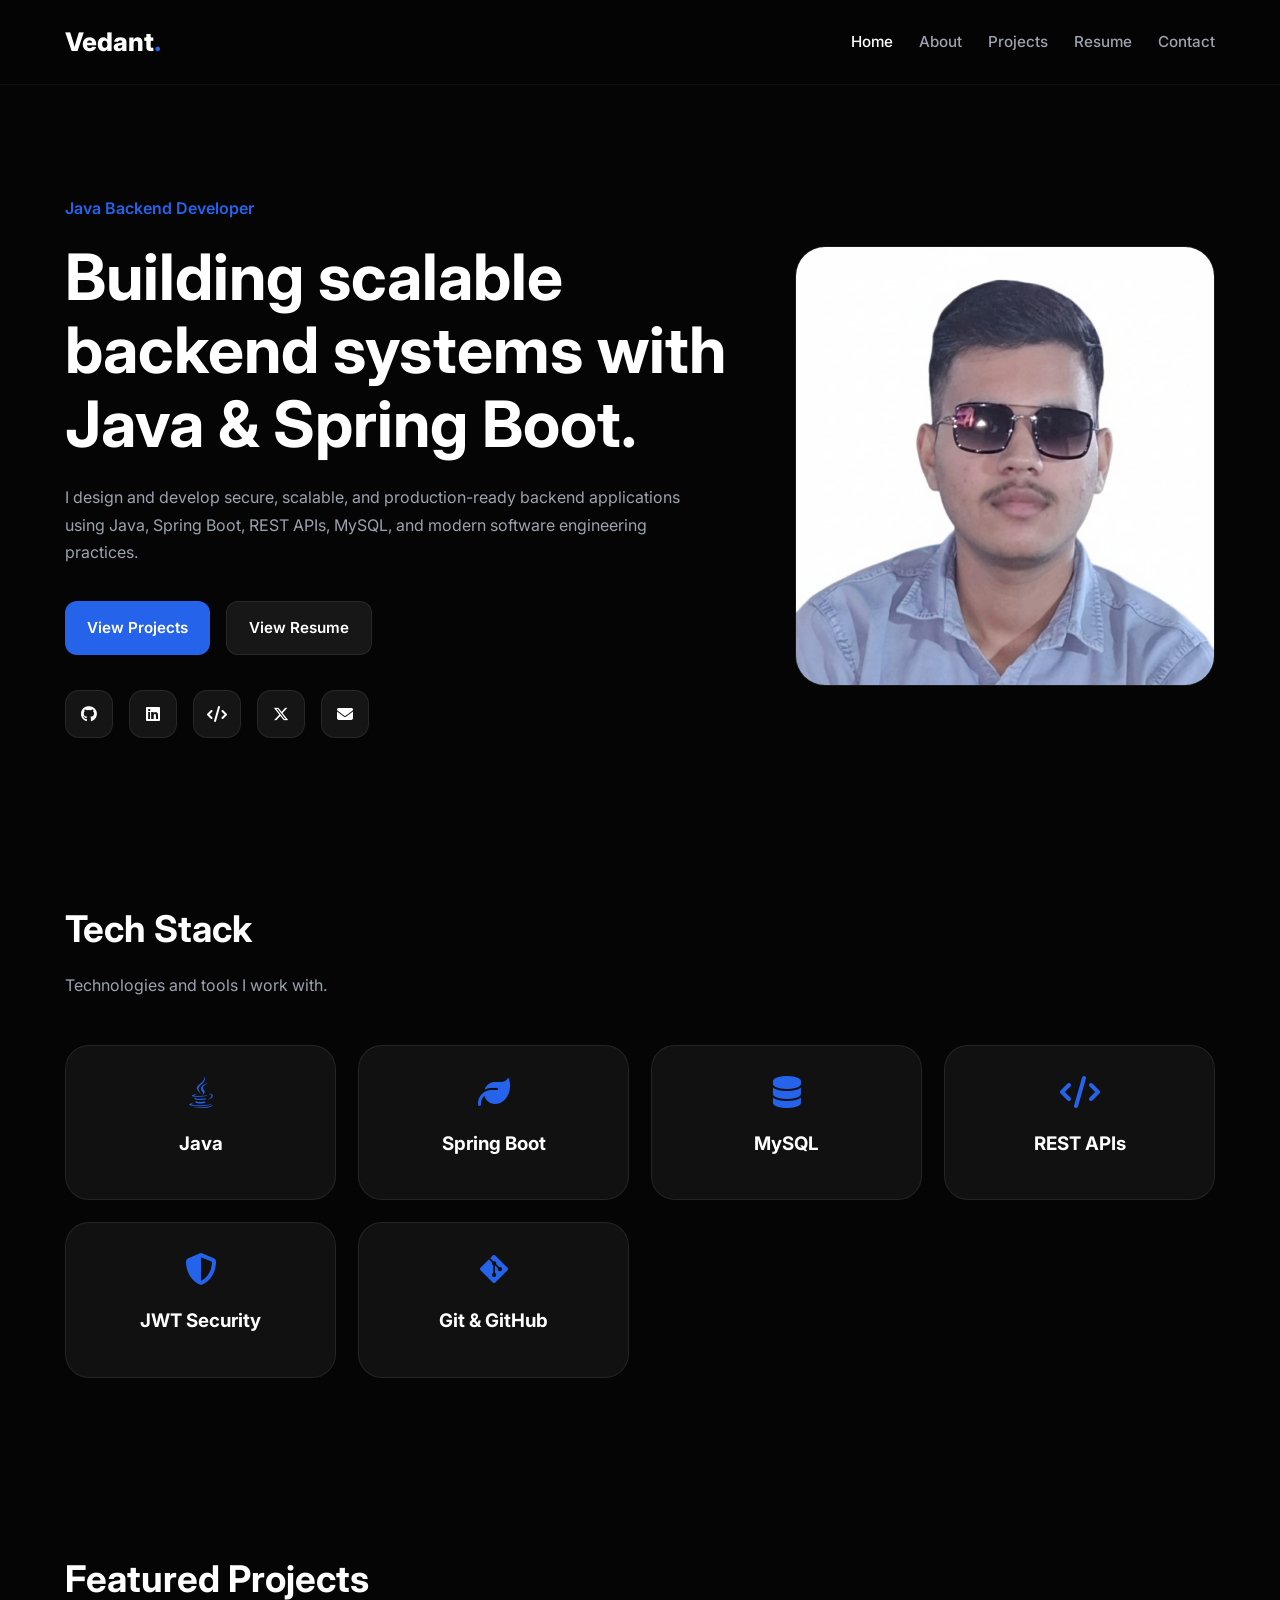
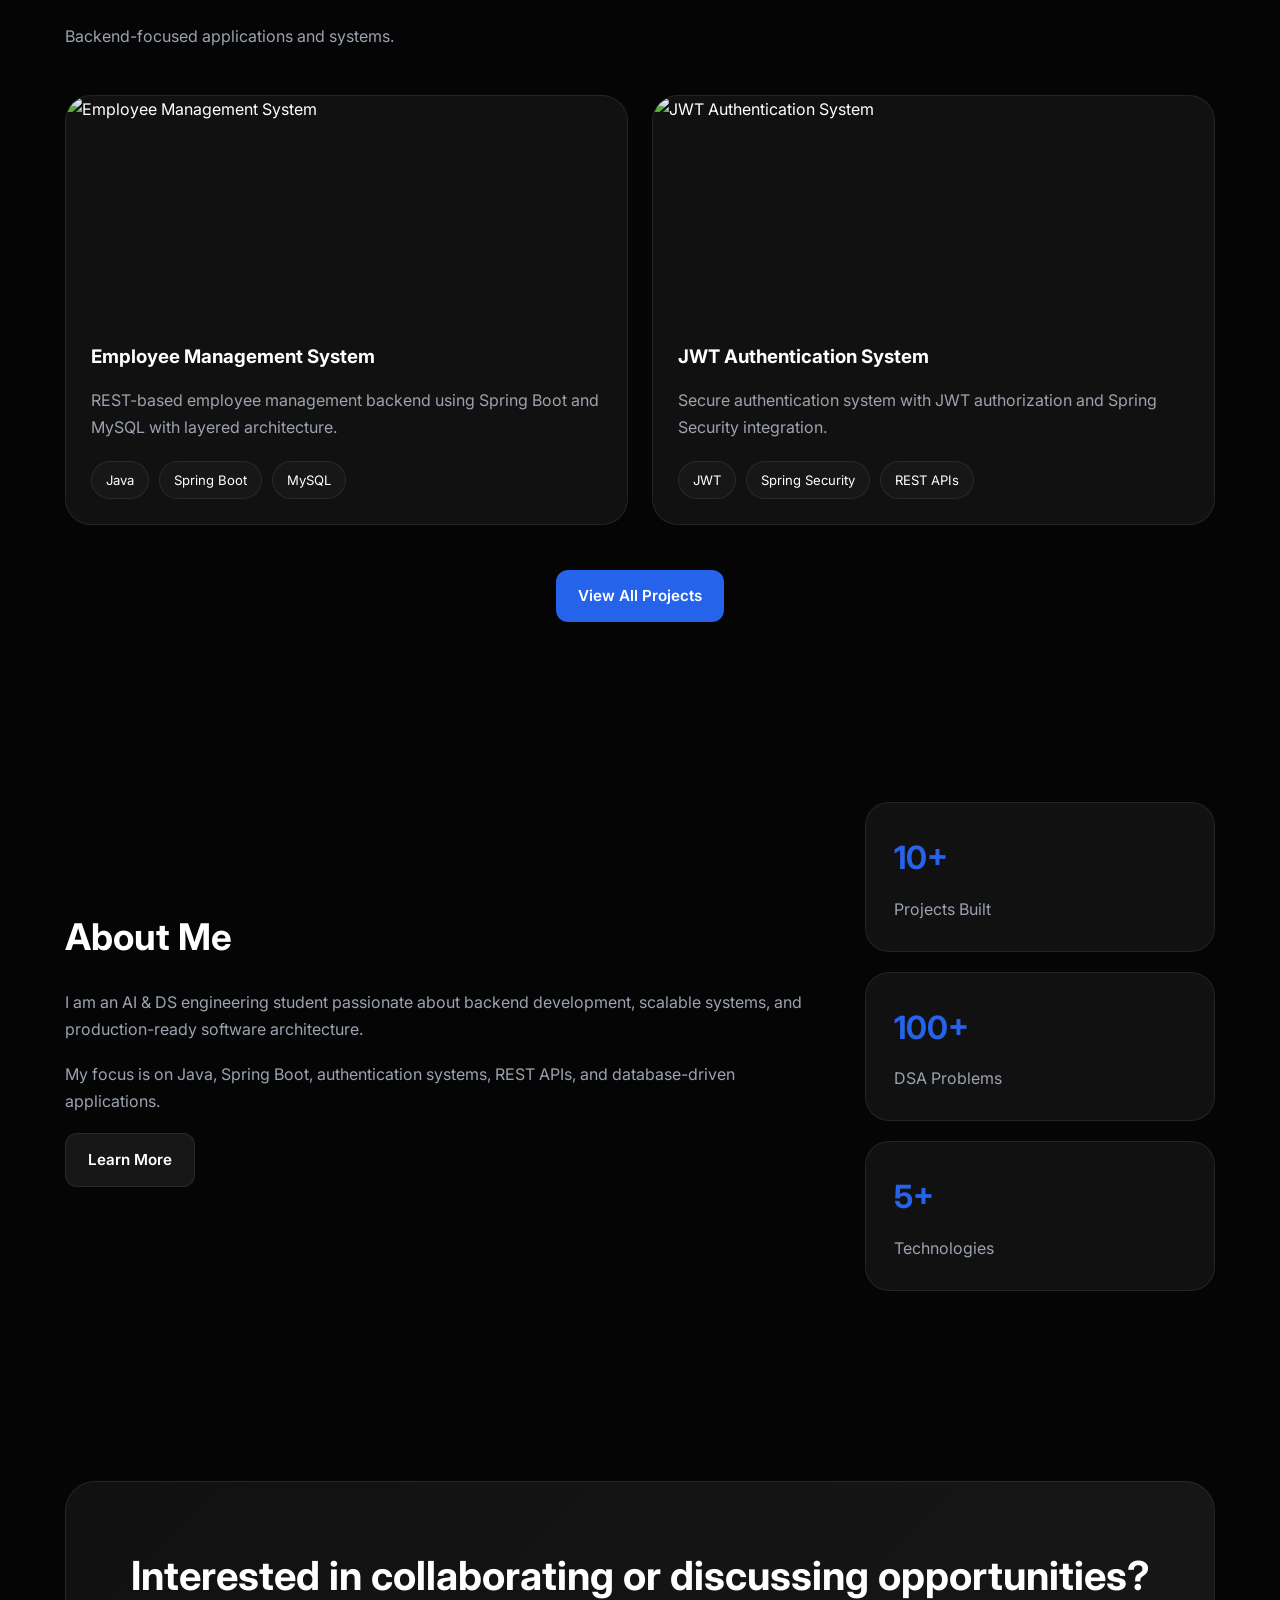
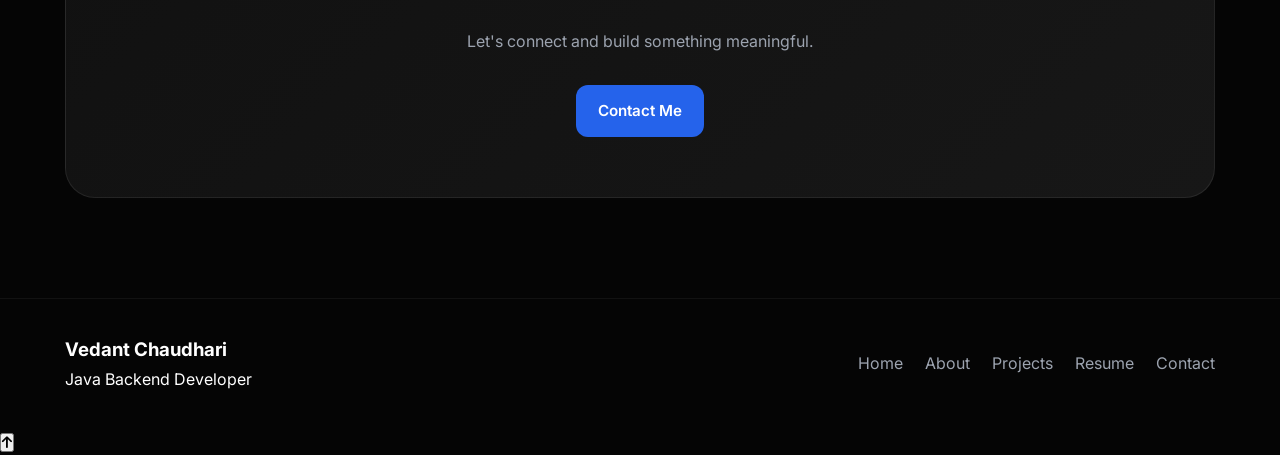
==== commit 669e0638: "Add about/contact pages and redesign homepage Introduce new About and Contact pages, add assets (pro" ====
--- a/index.html
+++ b/index.html
@@ -2,802 +2,602 @@
 <html lang="en">
 
 <head>
-  <meta charset="UTF-8">
-  <meta http-equiv="X-UA-Compatible" content="IE=edge">
-  <meta name="viewport" content="width=device-width, initial-scale=1.0">
-  <title>vCard - Personal Portfolio</title>
-
-  <!--
-    - favicon
-  -->
-  <link rel="shortcut icon" href="./assets/images/logo.ico" type="image/x-icon">
-
-  <!--
-    - custom css link
-  -->
-  <link rel="stylesheet" href="styles.css">
-
-  <!--
-    - google font link
-  -->
-  <link rel="preconnect" href="https://fonts.googleapis.com">
-  <link rel="preconnect" href="https://fonts.gstatic.com" crossorigin>
-  <link href="https://fonts.googleapis.com/css2?family=Poppins:wght@300;400;500;600&display=swap" rel="stylesheet">
+
+  <meta charset="UTF-8" />
+
+  <meta name="viewport"
+    content="width=device-width, initial-scale=1.0" />
+
+  <meta name="description"
+    content="Vedant Chaudhari - Java Backend Developer specializing in scalable backend systems using Java and Spring Boot." />
+
+  <meta name="keywords"
+    content="Java Developer, Spring Boot, Backend Developer, Portfolio, REST APIs" />
+
+  <meta name="author"
+    content="Vedant Chaudhari" />
+
+  <title>
+    Vedant Chaudhari | Java Backend Developer
+  </title>
+
+  <!-- CSS -->
+
+  <link rel="stylesheet"
+    href="style.css" />
+
+  <!-- Font Awesome -->
+
+  <link rel="stylesheet"
+    href="https://cdnjs.cloudflare.com/ajax/libs/font-awesome/6.5.1/css/all.min.css" />
+
 </head>
 
 <body>
 
-  <!--
-    - #MAIN
-  -->
-
-  <main>
-
-    <!--
-      - #SIDEBAR
-    -->
-
-    <aside class="sidebar" data-sidebar>
-
-      <div class="sidebar-info">
-
-        <figure class="avatar-box">
-          <img src="inpfp.webp" alt="Richard hanrick" width="80">
-        </figure>
-
-        <div class="info-content">
-          <h1 class="name" title="Vedant Chaudhari">Vedant Chaudhari</h1>
-
-          <p class="title">Software developer</p>
-        </div>
-
-        <button class="info_more-btn" data-sidebar-btn>
-          <span>Show Contacts</span>
-
-          <ion-icon name="chevron-down"></ion-icon>
-        </button>
-
-      </div>
-
-      <div class="sidebar-info_more">
-
-        <div class="separator"></div>
-
-        <ul class="contacts-list">
-
-          <li class="contact-item">
-
-            <div class="icon-box">
-              <ion-icon name="mail-outline"></ion-icon>
-            </div>
-
-            <div class="contact-info">
-              <p class="contact-title">Email</p>
-
-              <a href="mailto:vedantchaudhari394@gmail.com" class="contact-link">vedantchaudhari394@gmail.com</a>
-            </div>
-
-          </li>
-
-          <li class="contact-item">
-
-            <div class="icon-box">
-              <ion-icon name="phone-portrait-outline"></ion-icon>
-            </div>
-
-            <div class="contact-info">
-              <p class="contact-title">Phone</p>
-
-              <a href="tel: +91 8421614427" class="contact-link">+91 8421614427</a>
-            </div>
-
-          </li>
-
-          <li class="contact-item">
-
-            <div class="icon-box">
-              <ion-icon name="calendar-outline"></ion-icon>
-            </div>
-
-            <div class="contact-info">
-              <p class="contact-title">Birthday</p>
-
-              <time datetime="2004-09-03">sept 03, 2004</time>
-            </div>
-
-          </li>
-
-          <li class="contact-item">
-
-            <div class="icon-box">
-              <ion-icon name="location-outline"></ion-icon>
-            </div>
-
-            <div class="contact-info">
-              <p class="contact-title">Location</p>
-
-              <address>Nashik,INDIA</address>
-            </div>
-
-          </li>
-
-        </ul>
-
-        <div class="separator"></div>
-
-        <ul class="social-list">
-
-          <li class="social-item">
-            <a href="#" class="social-link">
-              <ion-icon name="logo-twitter"></ion-icon>
+  <!-- ================= NAVBAR ================= -->
+  
+  <header class="navbar">
+
+    <div class="container nav-container">
+
+      <!-- LOGO -->
+
+      <a href="index.html"
+        class="logo">
+
+        Vedant<span>.</span>
+
+      </a>
+
+      <!-- NAVIGATION -->
+
+      <nav>
+
+        <ul class="nav-links">
+
+          <li>
+            <a href="index.html"
+              class="active">
+
+              Home
+
             </a>
           </li>
 
-          <li class="social-item">
-            <a href="#" class="social-link">
-              <ion-icon name="logo-instagram"></ion-icon>
+          <li>
+            <a href="about.html">
+
+              About
+
             </a>
           </li>
 
+          <li>
+            <a href="projects.html">
+
+              Projects
+
+            </a>
+          </li>
+
+          <li>
+            <a href="resume.html">
+
+              Resume
+
+            </a>
+          </li>
+
+          <li>
+            <a href="contact.html">
+
+              Contact
+
+            </a>
+          </li>
+
         </ul>
 
-      </div>
-
-    </aside>
-
-
-
-
-
-    <!--
-      - #main-content
-    -->
-
-    <div class="main-content">
-
-      <!--
-        - #NAVBAR
-      -->
-
-      <nav class="navbar">
-
-        <ul class="navbar-list">
-
-          <li class="navbar-item">
-            <button class="navbar-link  active" data-nav-link>About</button>
-          </li>
-
-          <li class="navbar-item">
-            <button class="navbar-link" data-nav-link>Resume</button>
-          </li>
-
-          <li class="navbar-item">
-            <button class="navbar-link" data-nav-link>Portfolio</button>
-          </li>
-
-       
-          <li class="navbar-item">
-            <button class="navbar-link" data-nav-link>Contact</button>
-          </li>
-
-        </ul>
-
       </nav>
 
-
-
-
-
-      <!--
-        - #ABOUT
-      -->
-
-      <article class="about  active" data-page="about">
-
-        <header>
-          <h2 class="h2 article-title">About me</h2>
-        </header>
-
-        <section class="about-text">
+      <!-- MOBILE MENU -->
+
+      <div class="menu-toggle">
+
+        <i class="fa-solid fa-bars"></i>
+
+      </div>
+
+    </div>
+
+  </header>
+
+  <!-- ================= HERO SECTION ================= -->
+
+  <section class="hero">
+
+    <div class="container hero-container">
+
+      <!-- HERO CONTENT -->
+
+      <div class="hero-content">
+
+        <p class="hero-subtitle">
+
+          Java Backend Developer
+
+        </p>
+
+        <h1>
+
+          Building scalable backend systems
+          with Java & Spring Boot.
+
+        </h1>
+
+        <p class="hero-description">
+
+          I design and develop secure, scalable,
+          and production-ready backend applications
+          using Java, Spring Boot, REST APIs,
+          MySQL, and modern software engineering practices.
+
+        </p>
+
+        <!-- HERO BUTTONS -->
+
+        <div class="hero-buttons">
+
+          <a href="projects.html"
+            class="btn primary-btn">
+
+            View Projects
+
+          </a>
+
+          <a href="assets/resume/Chaudhari_Vedant_Resume.pdf"
+            target="_blank"
+            class="btn secondary-btn">
+
+            View Resume
+
+          </a>
+
+        </div>
+
+        <!-- SOCIAL LINKS -->
+
+        <div class="social-icons">
+
+          <a href="https://github.com/itsVedant24"
+            target="_blank"
+            aria-label="GitHub">
+
+            <i class="fa-brands fa-github"></i>
+
+          </a>
+
+          <a href="https://linkedin.com/in/chaudhari-vedant-1a2b3c4d"
+            target="_blank"
+            aria-label="LinkedIn">
+
+            <i class="fa-brands fa-linkedin"></i>
+
+          </a>
+
+          <a href="https://leetcode.com/u/vedantchaudhari394/"
+            target="_blank"
+            aria-label="LeetCode">
+
+            <i class="fa-solid fa-code"></i>
+
+          </a>
+
+          <a href="https://x.com/vedant394"
+            target="_blank"
+            aria-label="Twitter">
+
+            <i class="fa-brands fa-x-twitter"></i>
+
+          </a>
+
+          <a href="mailto:vedantchaudhari394@gmail.com"
+            aria-label="Email">
+
+            <i class="fa-solid fa-envelope"></i>
+
+          </a>
+
+        </div>
+
+      </div>
+
+      <!-- HERO IMAGE -->
+
+      <div class="hero-image">
+
+        <img src="assets/images/inpfp.jpeg"
+          alt="Vedant Chaudhari" />
+
+      </div>
+
+    </div>
+
+  </section>
+
+  <!-- ================= TECH STACK ================= -->
+
+  <section class="tech-stack-section">
+
+    <div class="container">
+
+      <div class="section-title">
+
+        <h2>
+          Tech Stack
+        </h2>
+
+        <p>
+          Technologies and tools I work with.
+        </p>
+
+      </div>
+
+      <div class="tech-grid">
+
+        <!-- JAVA -->
+
+        <div class="tech-card">
+
+          <i class="fa-brands fa-java"></i>
+
+          <h3>
+            Java
+          </h3>
+
+        </div>
+
+        <!-- SPRING -->
+
+        <div class="tech-card">
+
+          <i class="fa-solid fa-leaf"></i>
+
+          <h3>
+            Spring Boot
+          </h3>
+
+        </div>
+
+        <!-- DATABASE -->
+
+        <div class="tech-card">
+
+          <i class="fa-solid fa-database"></i>
+
+          <h3>
+            MySQL
+          </h3>
+
+        </div>
+
+        <!-- API -->
+
+        <div class="tech-card">
+
+          <i class="fa-solid fa-code"></i>
+
+          <h3>
+            REST APIs
+          </h3>
+
+        </div>
+
+        <!-- SECURITY -->
+
+        <div class="tech-card">
+
+          <i class="fa-solid fa-shield-halved"></i>
+
+          <h3>
+            JWT Security
+          </h3>
+
+        </div>
+
+        <!-- GIT -->
+
+        <div class="tech-card">
+
+          <i class="fa-brands fa-git-alt"></i>
+
+          <h3>
+            Git & GitHub
+          </h3>
+
+        </div>
+
+      </div>
+
+    </div>
+
+  </section>
+
+  <!-- ================= FEATURED PROJECTS ================= -->
+
+  <section class="featured-projects">
+
+    <div class="container">
+
+      <div class="section-title">
+
+        <h2>
+          Featured Projects
+        </h2>
+
+        <p>
+          Backend-focused applications and systems.
+        </p>
+
+      </div>
+
+      <div class="featured-projects-grid">
+
+        <!-- PROJECT 1 -->
+
+        <article class="featured-project-card">
+
+          <div class="featured-project-image">
+
+            <img src="assets/images/project1.png"
+              alt="Employee Management System" />
+
+          </div>
+
+          <div class="featured-project-content">
+
+            <h3>
+              Employee Management System
+            </h3>
+
+            <p>
+
+              REST-based employee management backend
+              using Spring Boot and MySQL with layered architecture.
+
+            </p>
+
+            <div class="project-tags">
+
+              <span>Java</span>
+              <span>Spring Boot</span>
+              <span>MySQL</span>
+
+            </div>
+
+          </div>
+
+        </article>
+
+        <!-- PROJECT 2 -->
+
+        <article class="featured-project-card">
+
+          <div class="featured-project-image">
+
+            <img src="assets/images/project2.png"
+              alt="JWT Authentication System" />
+
+          </div>
+
+          <div class="featured-project-content">
+
+            <h3>
+              JWT Authentication System
+            </h3>
+
+            <p>
+
+              Secure authentication system with JWT authorization
+              and Spring Security integration.
+
+            </p>
+
+            <div class="project-tags">
+
+              <span>JWT</span>
+              <span>Spring Security</span>
+              <span>REST APIs</span>
+
+            </div>
+
+          </div>
+
+        </article>
+
+      </div>
+
+      <!-- VIEW ALL -->
+
+      <div class="view-all-projects">
+
+        <a href="projects.html"
+          class="btn primary-btn">
+
+          View All Projects
+
+        </a>
+
+      </div>
+
+    </div>
+
+  </section>
+
+  <!-- ================= QUICK ABOUT ================= -->
+
+  <section class="quick-about">
+
+    <div class="container quick-about-container">
+
+      <div class="quick-about-content">
+
+        <h2>
+          About Me
+        </h2>
+
+        <p>
+
+          I am an AI & DS engineering student passionate about
+          backend development, scalable systems,
+          and production-ready software architecture.
+
+        </p>
+
+        <p>
+
+          My focus is on Java, Spring Boot,
+          authentication systems, REST APIs,
+          and database-driven applications.
+
+        </p>
+
+        <a href="about.html"
+          class="btn secondary-btn">
+
+          Learn More
+
+        </a>
+
+      </div>
+
+      <!-- STATS -->
+
+      <div class="quick-stats">
+
+        <div class="stat-card">
+
+          <h3>
+            10+
+          </h3>
+
           <p>
-            I am a Artificial intelligence and data science student passionate about backend development and scalable systems.
-            I specialize in Java and Spring Boot, focusing on building clean, maintainable REST-based applications.
-            Currently, I am learning advanced backend concepts like authentication, JWT security, and microservices basics.
-            I enjoy understanding real-world architectures and applying industry-level coding practices.
-            I am also exploring databases like MySQL and MongoDB, and cloud basics on AWS & Google Cloud.
-            My goal is to become a strong backend engineer and work on impactful, production-ready projects.
+            Projects Built
           </p>
-        </section>
-
-
-        <!--
-          - service
-        -->
-
-        <section class="service">
-
-          <h3 class="h3 service-title">Skills</h3>
-
-          <ul class="service-list">
-
-            <li class="service-item">
-
-              <div class="service-icon-box">
-                <img src="javaimage.webp" alt="design icon" width="70">
-              </div>
-
-              <div class="service-content-box">
-                <h4 class="h4 service-item-title">java</h4>
-
-                <p class="service-item-text">
-                  I am currently learning Java and building a strong foundation in object-oriented programming.
-                    It’s helping me grow as a backend developer and preparing me for Spring Boot projects.
-                </p>
-              </div>
-
-            </li>
-
-            <li class="service-item">
-
-              <div class="service-icon-box">
-                <img src="springimages.png" alt="Web development icon" width="70">
-              </div>
-
-              <div class="service-content-box">
-                <h4 class="h4 service-item-title">spring framework</h4>
-
-                <p class="service-item-text">
-                  Its powerful features like dependency injection and 
-                  Spring Boot are helping me write cleaner, scalable applications.
-                </p>
-              </div>
-
-            </li>
-
-            <li class="service-item">
-
-              <div class="service-icon-box">
-                <img src="awsimage.png" alt="aws icon" width="70">
-              </div>
-
-              <div class="service-content-box">
-                <h4 class="h4 service-item-title">AWS</h4>
-
-                <p class="service-item-text">
-                  I am learning AWS to understand cloud infrastructure and modern deployment practices.
-                    It’s helping me build applications that are secure, scalable, and easy to maintain in the cloud.
-                </p>
-              </div>
-
-            </li>
-
-            <li class="service-item">
-
-              <div class="service-icon-box">
-                <img src="mongodbimages.png" alt="mongodb icon" width="70">
-              </div>
-
-              <div class="service-content-box">
-                <h4 class="h4 service-item-title">Mongodb</h4>
-
-                <p class="service-item-text">
-                  I’m working with MongoDB to understand NoSQL databases and flexible document-based storage.
-                It helps me design scalable applications that handle unstructured and rapidly changing data.
-                </p>
-              </div>
-
-            </li>
-
-            <li class="service-item">
-
-              <div class="service-icon-box">
-                <img src="mysqlimages.png" alt="mysql icon" width="70">
-              </div>
-
-              <div class="service-content-box">
-                <h4 class="h4 service-item-title">Mysql</h4>
-
-                <p class="service-item-text">
-                  I’m also learning MySQL to strengthen my SQL and relational database skills.
-                    It helps me write efficient queries and understand structured data modeling.
-                </p>
-              </div>
-
-            </li>
-
-            <li class="service-item">
-
-              <div class="service-icon-box">
-                <img src="claude.png" alt="claude icon" width="60">
-              </div>
-
-              <div class="service-content-box">
-                <h4 class="h4 service-item-title">Claude</h4>
-
-                <p class="service-item-text">
-                  I use Claude as an AI assistant to brainstorm ideas, generate content, and explore technical solutions.
-                    It helps me learn faster and experiment with new concepts in programming and AI.
-                </p>
-              </div>
-
-            </li>
-
-  
-
-
-          </ul>
-
-        </section>
-
-
-
-
-    
-
-        <div class="modal-container" data-modal-container>
-
-          <div class="overlay" data-overlay></div>
-
-          <section class="testimonials-modal">
-
-            <button class="modal-close-btn" data-modal-close-btn aria-label="Close testimonial modal">
-              <ion-icon name="close-outline"></ion-icon>
-            </button>
-
-            <div class="modal-img-wrapper">
-              <figure class="modal-avatar-box">
-                <img src="./assets/images/avatar-1.png" alt="Daniel lewis" width="80" data-modal-img>
-              </figure>
-
-              <img src="./assets/images/icon-quote.svg" alt="quote icon">
-            </div>
-
-            <div class="modal-content">
-
-              <h4 class="h3 modal-title" data-modal-title>Daniel lewis</h4>
-
-              <time datetime="2021-06-14">14 June, 2021</time>
-
-              <div data-modal-text>
-                <p>
-                   
-                </p>
-              </div>
-
-            </div>
-
-          </section>
-
-        </div>
-
-
-
-      </article>
-
-
-
-
-
-      <!--
-        - #RESUME
-      -->
-
-      <article class="resume" data-page="resume">
-
-        <header>
-          <h2 class="h2 article-title">Resume</h2>
-        </header>
-
-        <section class="timeline">
-
-          <div class="title-wrapper">
-            <div class="icon-box">
-              <ion-icon name="book-outline"></ion-icon>
-            </div>
-
-            <h3 class="h3">Education</h3>
-          </div>
-
-          <ol class="timeline-list">
-
-            <li class="timeline-item">
-
-              <h4 class="h4 timeline-item-title">MET Institute of Engineering, Nashik</h4>
-
-              <span>20023 — present</span>
-
-              <p class="timeline-text">
-                Having everything laid out—from submissions to exams—made 
-                it easier for me to plan ahead and stay consistent without feeling overwhelmed.
-              </p>
-
-            </li>
-
-            <li class="timeline-item">
-
-              <h4 class="h4 timeline-item-title">high school</h4>
-
-              <span>2021 — 2023</span>
-
-              <p class="timeline-text">
-                It gave me confidence and the chance to stand up for myself, 
-                shaping my mindset and helping me grow personally and academically.
-              </p>
-
-            </li>
-
-
-          </ol>
-
-        </section>
-
-        <!-- <section class="timeline">
-
-          <div class="title-wrapper">
-            <div class="icon-box">
-              <ion-icon name="book-outline"></ion-icon>
-            </div>
-
-            <h3 class="h3">Experience</h3>
-          </div>
-
-          <ol class="timeline-list">
-
-            <li class="timeline-item">
-
-              <h4 class="h4 timeline-item-title">Creative director</h4>
-
-              <span>2015 — Present</span>
-
-              <p class="timeline-text">
-                Nemo enim ipsam voluptatem blanditiis praesentium voluptum delenit atque corrupti, quos dolores et qvuas
-                molestias
-                exceptur.
-              </p>
-
-            </li>
-
-            <li class="timeline-item">
-
-              <h4 class="h4 timeline-item-title">Art director</h4>
-
-              <span>2013 — 2015</span>
-
-              <p class="timeline-text">
-                Nemo enims ipsam voluptatem, blanditiis praesentium voluptum delenit atque corrupti, quos dolores et
-                quas molestias
-                exceptur.
-              </p>
-
-            </li>
-
-            <li class="timeline-item">
-
-              <h4 class="h4 timeline-item-title">Web designer</h4>
-
-              <span>2010 — 2013</span>
-
-              <p class="timeline-text">
-                Nemo enims ipsam voluptatem, blanditiis praesentium voluptum delenit atque corrupti, quos dolores et
-                quas molestias
-                exceptur.
-              </p>
-
-            </li>
-
-          </ol>
-
-        </section> -->
-
-        <section class="skill">
-
-          <h3 class="h3 skills-title">My skills</h3>
-
-          <ul class="skills-list content-card">
-
-            <li class="skills-item">
-
-              <div class="title-wrapper">
-                <h5 class="h5">Java</h5>
-                <data value="80">75%</data>
-              </div>
-
-              <div class="skill-progress-bg">
-                <div class="skill-progress-fill" style="width: 80%;"></div>
-              </div>
-
-            </li>
-
-            <li class="skills-item">
-
-              <div class="title-wrapper">
-                <h5 class="h5">spring boot</h5>
-                <data value="70">70%</data>
-              </div>
-
-              <div class="skill-progress-bg">
-                <div class="skill-progress-fill" style="width: 70%;"></div>
-              </div>
-
-            </li>
-
-            <li class="skills-item">
-
-              <div class="title-wrapper">
-                <h5 class="h5">AWS</h5>
-                <data value="50">50%</data>
-              </div>
-
-              <div class="skill-progress-bg">
-                <div class="skill-progress-fill" style="width: 50%;"></div>
-              </div>
-
-            </li>
-
-            <li class="skills-item">
-
-              <div class="title-wrapper">
-                <h5 class="h5">Mysql</h5>
-                <data value="80">80%</data>
-              </div>
-
-              <div class="skill-progress-bg">
-                <div class="skill-progress-fill" style="width: 80%;"></div>
-              </div>
-
-            </li>
-
-            <li class="skills-item">
-
-              <div class="title-wrapper">
-                <h5 class="h5">MongoDb</h5>
-                <data value="60">60%</data>
-              </div>
-
-              <div class="skill-progress-bg">
-                <div class="skill-progress-fill" style="width: 60%;"></div>
-              </div>
-
-            </li>
-
-            <li class="skills-item">
-
-              <div class="title-wrapper">
-                <h5 class="h5">Python</h5>
-                <data value="80">80%</data>
-              </div>
-
-              <div class="skill-progress-bg">
-                <div class="skill-progress-fill" style="width: 80%;"></div>
-              </div>
-
-            </li>
-
-          </ul>
-
-        </section>
-
-      </article>
-
-
-
-
-
-      <!--
-        - #Poject
-      -->
-
-      <article class="portfolio" data-page="portfolio">
-
-        <header>
-          <h2 class="h2 article-title">Portfolio</h2>
-        </header>
-
-        <section class="projects">
-
-          <ul class="filter-list">
-
-            <li class="filter-item">
-              <button class="active" data-filter-btn>All</button>
-            </li>
-
-            <li class="filter-item">
-              <button data-filter-btn>Web dev</button>
-            </li>
-
-            <li class="filter-item">
-              <button data-filter-btn>Java</button>
-            </li>
-
-            <li class="filter-item">
-              <button data-filter-btn>spring boot</button>
-            </li>
-
-          </ul>
-
-          <div class="filter-select-box">
-
-            <button class="filter-select" data-select>
-
-              <div class="select-value" data-selecct-value>Select category</div>
-
-              <div class="select-icon">
-                <ion-icon name="chevron-down"></ion-icon>
-              </div>
-
-            </button>
-
-            <ul class="select-list">
-
-              <li class="select-item">
-                <button data-select-item>All</button>
-              </li>
-
-              <li class="select-item">
-                <button data-select-item>Web dev</button>
-              </li>
-
-              <li class="select-item">
-                <button data-select-item>Java</button>
-              </li>
-
-              <li class="select-item">
-                <button data-select-item>spring boot</button>
-              </li>
-
-            </ul>
-
-          </div>
-
-          <ul class="project-list">
-
-            <li class="project-item  active" data-filter-item data-category="web development">
-              <a href="#">
-
-                <figure class="project-img">
-                  <div class="project-item-icon-box">
-                    <ion-icon name="eye-outline"></ion-icon>
-                  </div>
-
-                  <img src="portfolio.png" alt="orizon" loading="lazy">
-                </figure>
-
-                <h3 class="project-title">portfolio</h3>
-
-                <p class="project-category">Web dev</p>
-
-              </a>
-            </li>
-
-            <li class="project-item  active" data-filter-item data-category="Web dev">
-              <a href="#">
-
-                <figure class="project-img">
-                <div class="project-item-icon-box">
-                    <ion-icon name="eye-outline"></ion-icon>
-                </div>
-
-                <!-- slider: add as many images as you want here -->
-                <div class="slider" data-interval="2500"> <!-- data-interval in ms (optional) -->
-                    <img src="hotelbooking-1.png" alt="hotel slide 1" loading="lazy">
-                    <img src="hotelbooking-2.png" alt="hotel slide 2" loading="lazy">
-                    <img src="hotelbooking-3.png" alt="hotel slide 3" loading="lazy">
-                </div>
-                </figure>
-
-
-                <h3 class="project-title">Hotel Booking</h3>
-
-                <p class="project-category">Web dev</p>
-
-              </a>
-            </li>
-
-            <li class="project-item  active" data-filter-item data-category="web design">
-              <a href="#">
-
-                <figure class="project-img">
-                  <div class="project-item-icon-box">
-                    <ion-icon name="eye-outline"></ion-icon>
-                  </div>
-
-                  <img src="./assets/images/project-3.jpg" alt="fundo" loading="lazy">
-                </figure>
-
-                <h3 class="project-title">Employee Management System</h3>
-
-                <p class="project-category">Spring boot</p>
-
-              </a>
-            </li>
-
-            <li class="project-item  active" data-filter-item data-category="applications">
-              <a href="#">
-
-                <figure class="project-img">
-                  <div class="project-item-icon-box">
-                    <ion-icon name="eye-outline"></ion-icon>
-                  </div>
-
-                  <img src="./assets/images/project-4.png" alt="brawlhalla" loading="lazy">
-                </figure>
-
-                <h3 class="project-title">JWT Login System</h3>
-
-                <p class="project-category">JWT</p>
-
-              </a>
-            </li>
-
-           
-          </ul>
-
-        </section>
-
-      </article>
-
-
-
-
-
-     
-
-      <!--
-        - #CONTACT
-      -->
-
-      <article class="contact" data-page="contact">
-
-        <header>
-          <h2 class="h2 article-title">Contact</h2>
-        </header>
-
-
-        <section class="contact-form">
-
-          <h3 class="h3 form-title">Contact Form</h3>
-
-          <form action="#" class="form" data-form>
-
-            <div class="input-wrapper">
-              <input type="text" name="fullname" class="form-input" placeholder="Full name" required data-form-input>
-
-              <input type="email" name="email" class="form-input" placeholder="Email address" required data-form-input>
-            </div>
-
-            <textarea name="message" class="form-input" placeholder="Your Message" required data-form-input></textarea>
-
-            <button class="form-btn" type="submit" disabled data-form-btn>
-              <ion-icon name="paper-plane"></ion-icon>
-              <span>Send Message</span>
-            </button>
-
-          </form>
-
-        </section>
-
-      </article>
+
+        </div>
+
+        <div class="stat-card">
+
+          <h3>
+            100+
+          </h3>
+
+          <p>
+            DSA Problems
+          </p>
+
+        </div>
+
+        <div class="stat-card">
+
+          <h3>
+            5+
+          </h3>
+
+          <p>
+            Technologies
+          </p>
+
+        </div>
+
+      </div>
 
     </div>
 
-  </main>
-
-
-
-
-
-
-  <!--
-    - custom js link
-  -->
+  </section>
+
+  <!-- ================= CTA SECTION ================= -->
+
+  <section class="cta-section">
+
+    <div class="container cta-container">
+
+      <h2>
+
+        Interested in collaborating
+        or discussing opportunities?
+
+      </h2>
+
+      <p>
+
+        Let's connect and build something meaningful.
+
+      </p>
+
+      <a href="contact.html"
+        class="btn primary-btn">
+
+        Contact Me
+
+      </a>
+
+    </div>
+
+  </section>
+
+  <!-- ================= FOOTER ================= -->
+
+  <footer class="footer">
+
+    <div class="container footer-container">
+
+      <div>
+
+        <h3>
+          Vedant Chaudhari
+        </h3>
+
+        <p>
+          Java Backend Developer
+        </p>
+
+      </div>
+
+      <div class="footer-links">
+
+        <a href="index.html">
+          Home
+        </a>
+
+        <a href="about.html">
+          About
+        </a>
+
+        <a href="projects.html">
+          Projects
+        </a>
+
+        <a href="resume.html">
+          Resume
+        </a>
+
+        <a href="contact.html">
+          Contact
+        </a>
+
+      </div>
+
+    </div>
+
+  </footer>
+
+  <!-- JS -->
+
   <script src="main.js"></script>
 
-  <!--
-    - ionicon link
-  -->
-  <script type="module" src="https://unpkg.com/ionicons@5.5.2/dist/ionicons/ionicons.esm.js"></script>
-  <script nomodule src="https://unpkg.com/ionicons@5.5.2/dist/ionicons/ionicons.js"></script>
-
 </body>
 
 </html>
--- a/style.css
+++ b/style.css
@@ -0,0 +1,1481 @@
+/* =========================================================
+   GOOGLE FONT
+========================================================= */
+
+@import url('https://fonts.googleapis.com/css2?family=Inter:wght@300;400;500;600;700;800;900&display=swap');
+
+
+/* =========================================================
+   ROOT VARIABLES
+========================================================= */
+
+:root {
+
+  --bg-color: #050505;
+  --secondary-bg: #0d0d0d;
+  --card-bg: #111111;
+
+  --primary-text: #ffffff;
+  --secondary-text: #9ca3af;
+
+  --accent-color: #2563eb;
+
+  --border-color: rgba(255,255,255,0.08);
+
+  --transition: 0.3s ease;
+
+  --shadow:
+    0 10px 30px rgba(0,0,0,0.45);
+
+}
+
+
+/* =========================================================
+   RESET
+========================================================= */
+
+* {
+
+  margin: 0;
+  padding: 0;
+
+  box-sizing: border-box;
+
+}
+
+html {
+
+  scroll-behavior: smooth;
+
+}
+
+body {
+
+  font-family: 'Inter', sans-serif;
+
+  background: var(--bg-color);
+
+  color: var(--primary-text);
+
+  overflow-x: hidden;
+
+  line-height: 1.7;
+
+}
+
+a {
+
+  text-decoration: none;
+
+  color: inherit;
+
+}
+
+img {
+
+  width: 100%;
+
+  display: block;
+
+}
+
+li {
+
+  list-style: none;
+
+}
+
+
+/* =========================================================
+   CONTAINER
+========================================================= */
+
+.container {
+
+  width: min(1150px, 90%);
+
+  margin: auto;
+
+}
+
+
+/* =========================================================
+   BUTTONS
+========================================================= */
+
+.btn {
+
+  display: inline-flex;
+
+  align-items: center;
+
+  justify-content: center;
+
+  gap: 10px;
+
+  padding: 13px 22px;
+
+  border-radius: 12px;
+
+  font-size: 0.95rem;
+
+  font-weight: 600;
+
+  transition: var(--transition);
+
+  cursor: pointer;
+
+}
+
+.primary-btn {
+
+  background: var(--accent-color);
+
+  color: white;
+
+}
+
+.primary-btn:hover {
+
+  opacity: 0.92;
+
+}
+
+.secondary-btn {
+
+  background: #171717;
+
+  border: 1px solid var(--border-color);
+
+  color: white;
+
+}
+
+.secondary-btn:hover {
+
+  background: #202020;
+
+}
+
+
+/* =========================================================
+   NAVBAR
+========================================================= */
+
+.navbar {
+
+  width: 100%;
+
+  position: sticky;
+
+  top: 0;
+
+  z-index: 1000;
+
+  background: rgba(5,5,5,0.92);
+
+  backdrop-filter: blur(14px);
+
+  border-bottom: 1px solid rgba(255,255,255,0.05);
+
+}
+
+.nav-container {
+
+  display: flex;
+
+  align-items: center;
+
+  justify-content: space-between;
+
+  padding: 20px 0;
+
+}
+
+.logo {
+
+  font-size: 1.6rem;
+
+  font-weight: 800;
+
+}
+
+.logo span {
+
+  color: var(--accent-color);
+
+}
+
+.nav-links {
+
+  display: flex;
+
+  align-items: center;
+
+  gap: 26px;
+
+}
+
+.nav-links a {
+
+  color: var(--secondary-text);
+
+  font-size: 0.95rem;
+
+  font-weight: 500;
+
+  transition: var(--transition);
+
+}
+
+.nav-links a:hover,
+.nav-links a.active {
+
+  color: white;
+
+}
+
+.menu-toggle {
+
+  display: none;
+
+  font-size: 1.4rem;
+
+  cursor: pointer;
+
+}
+
+
+/* =========================================================
+   PAGE HEADER
+========================================================= */
+
+.page-header {
+
+  padding: 120px 0 70px;
+
+  text-align: center;
+
+}
+
+.page-header h1 {
+
+  font-size: 3rem;
+
+  margin-bottom: 18px;
+
+}
+
+.page-header p {
+
+  color: var(--secondary-text);
+
+  max-width: 750px;
+
+  margin: auto;
+
+}
+
+
+/* =========================================================
+   HERO SECTION
+========================================================= */
+
+.hero {
+
+  padding: 110px 0 80px;
+
+}
+
+.hero-container {
+
+  display: grid;
+
+  grid-template-columns: 1fr 420px;
+
+  align-items: center;
+
+  gap: 60px;
+
+}
+
+.hero-subtitle {
+
+  color: var(--accent-color);
+
+  font-weight: 600;
+
+  margin-bottom: 18px;
+
+}
+
+.hero-content h1 {
+
+  font-size: 4rem;
+
+  line-height: 1.15;
+
+  margin-bottom: 24px;
+
+}
+
+.hero-description {
+
+  color: var(--secondary-text);
+
+  margin-bottom: 35px;
+
+  max-width: 650px;
+
+}
+
+.hero-buttons {
+
+  display: flex;
+
+  gap: 16px;
+
+  margin-bottom: 35px;
+
+}
+
+.social-icons {
+
+  display: flex;
+
+  gap: 16px;
+
+}
+
+.social-icons a {
+
+  width: 48px;
+  height: 48px;
+
+  background: #151515;
+
+  border: 1px solid var(--border-color);
+
+  border-radius: 14px;
+
+  display: flex;
+  align-items: center;
+  justify-content: center;
+
+  transition: var(--transition);
+
+  font-size: 1rem;
+
+}
+
+.social-icons a:hover {
+
+  transform: translateY(-4px);
+
+  background: #202020;
+
+}
+
+.hero-image {
+
+  position: relative;
+
+}
+
+.hero-image img {
+
+  border-radius: 30px;
+
+  border: 1px solid rgba(255,255,255,0.08);
+
+}
+
+
+/* =========================================================
+   SECTION COMMON
+========================================================= */
+
+.section {
+
+  padding: 90px 0;
+
+}
+
+.section-title {
+
+  margin-bottom: 45px;
+
+}
+
+.section-title h2 {
+
+  font-size: 2.3rem;
+
+  margin-bottom: 12px;
+
+}
+
+.section-title p {
+
+  color: var(--secondary-text);
+
+}
+
+
+/* =========================================================
+   TECH STACK
+========================================================= */
+
+.tech-stack-section {
+
+  padding: 80px 0;
+
+}
+
+.tech-grid {
+
+  display: grid;
+
+  grid-template-columns:
+    repeat(auto-fit, minmax(220px, 1fr));
+
+  gap: 22px;
+
+}
+
+.tech-card {
+
+  background: var(--card-bg);
+
+  border: 1px solid var(--border-color);
+
+  border-radius: 24px;
+
+  padding: 30px 25px;
+
+  text-align: center;
+
+  transition: var(--transition);
+
+}
+
+.tech-card:hover {
+
+  transform: translateY(-5px);
+
+  border-color: rgba(255,255,255,0.14);
+
+}
+
+.tech-card i {
+
+  font-size: 2rem;
+
+  color: var(--accent-color);
+
+  margin-bottom: 20px;
+
+}
+
+.tech-card h3 {
+
+  margin-bottom: 10px;
+
+}
+
+.tech-card p {
+
+  color: var(--secondary-text);
+
+  font-size: 0.92rem;
+
+}
+
+
+/* =========================================================
+   FEATURED PROJECTS
+========================================================= */
+
+.featured-projects {
+
+  padding: 90px 0;
+
+}
+
+.featured-projects-grid {
+
+  display: grid;
+
+  grid-template-columns:
+    repeat(auto-fit, minmax(320px, 1fr));
+
+  gap: 24px;
+
+}
+
+.featured-project-card {
+
+  background: var(--card-bg);
+
+  border: 1px solid var(--border-color);
+
+  border-radius: 26px;
+
+  overflow: hidden;
+
+  transition: var(--transition);
+
+}
+
+.featured-project-card:hover {
+
+  transform: translateY(-5px);
+
+  border-color: rgba(255,255,255,0.15);
+
+}
+
+.featured-project-image {
+
+  height: 220px;
+
+  overflow: hidden;
+
+}
+
+.featured-project-image img {
+
+  height: 100%;
+
+  object-fit: cover;
+
+}
+
+.featured-project-content {
+
+  padding: 25px;
+
+}
+
+.featured-project-content h3 {
+
+  margin-bottom: 14px;
+
+}
+
+.featured-project-content p {
+
+  color: var(--secondary-text);
+
+  margin-bottom: 20px;
+
+}
+
+.project-tags {
+
+  display: flex;
+
+  flex-wrap: wrap;
+
+  gap: 10px;
+
+}
+
+.project-tags span {
+
+  background: #171717;
+
+  border: 1px solid var(--border-color);
+
+  padding: 7px 14px;
+
+  border-radius: 999px;
+
+  font-size: 0.82rem;
+
+}
+
+.view-all-projects {
+
+  text-align: center;
+
+  margin-top: 45px;
+
+}
+
+
+/* =========================================================
+   QUICK ABOUT
+========================================================= */
+
+.quick-about {
+
+  padding: 90px 0;
+
+}
+
+.quick-about-container {
+
+  display: grid;
+
+  grid-template-columns: 1fr 350px;
+
+  gap: 50px;
+
+  align-items: center;
+
+}
+
+.quick-about-content h2 {
+
+  font-size: 2.3rem;
+
+  margin-bottom: 20px;
+
+}
+
+.quick-about-content p {
+
+  color: var(--secondary-text);
+
+  margin-bottom: 18px;
+
+}
+
+.quick-stats {
+
+  display: grid;
+
+  gap: 20px;
+
+}
+
+.stat-card {
+
+  background: var(--card-bg);
+
+  border: 1px solid var(--border-color);
+
+  border-radius: 24px;
+
+  padding: 28px;
+
+}
+
+.stat-card h3 {
+
+  font-size: 2rem;
+
+  color: var(--accent-color);
+
+  margin-bottom: 10px;
+
+}
+
+.stat-card p {
+
+  color: var(--secondary-text);
+
+}
+
+
+/* =========================================================
+   ABOUT PAGE
+========================================================= */
+
+.about-page-container {
+
+  display: grid;
+
+  grid-template-columns: 360px 1fr;
+
+  gap: 50px;
+
+  align-items: center;
+
+}
+
+.about-image img {
+
+  border-radius: 28px;
+
+}
+
+.about-content h2 {
+
+  font-size: 2.3rem;
+
+  margin-bottom: 22px;
+
+}
+
+.about-content p {
+
+  color: var(--secondary-text);
+
+  margin-bottom: 18px;
+
+}
+
+.about-info-grid {
+
+  display: grid;
+
+  grid-template-columns:
+    repeat(auto-fit, minmax(220px, 1fr));
+
+  gap: 20px;
+
+  margin-top: 30px;
+
+}
+
+.about-info-card {
+
+  background: var(--card-bg);
+
+  border: 1px solid var(--border-color);
+
+  border-radius: 22px;
+
+  padding: 22px;
+
+}
+
+.about-info-card h3 {
+
+  margin-bottom: 10px;
+
+}
+
+.about-info-card p {
+
+  color: var(--secondary-text);
+
+  margin: 0;
+
+}
+
+
+/* =========================================================
+   JOURNEY SECTION
+========================================================= */
+
+.journey-grid {
+
+  display: grid;
+
+  grid-template-columns:
+    repeat(auto-fit, minmax(280px, 1fr));
+
+  gap: 24px;
+
+}
+
+.journey-card {
+
+  background: var(--card-bg);
+
+  border: 1px solid var(--border-color);
+
+  border-radius: 24px;
+
+  padding: 30px;
+
+}
+
+.journey-icon {
+
+  width: 60px;
+  height: 60px;
+
+  background: #171717;
+
+  border-radius: 18px;
+
+  display: flex;
+  align-items: center;
+  justify-content: center;
+
+  margin-bottom: 20px;
+
+}
+
+.journey-icon i {
+
+  color: var(--accent-color);
+
+  font-size: 1.3rem;
+
+}
+
+.journey-card p {
+
+  color: var(--secondary-text);
+
+  margin-top: 14px;
+
+}
+
+
+/* =========================================================
+   CODING PROFILES
+========================================================= */
+
+.profiles-grid {
+
+  display: grid;
+
+  grid-template-columns:
+    repeat(auto-fit, minmax(280px, 1fr));
+
+  gap: 24px;
+
+}
+
+.profile-card {
+
+  background: var(--card-bg);
+
+  border: 1px solid var(--border-color);
+
+  border-radius: 24px;
+
+  padding: 30px;
+
+  transition: var(--transition);
+
+}
+
+.profile-card:hover {
+
+  transform: translateY(-5px);
+
+}
+
+.profile-card i {
+
+  font-size: 2rem;
+
+  color: var(--accent-color);
+
+  margin-bottom: 20px;
+
+}
+
+.profile-card p {
+
+  color: var(--secondary-text);
+
+  margin-top: 12px;
+
+}
+
+
+/* =========================================================
+   RESUME PAGE
+========================================================= */
+
+.resume-download {
+
+  display: flex;
+
+  gap: 16px;
+
+  margin-bottom: 50px;
+
+}
+
+.resume-section {
+
+  margin-bottom: 70px;
+
+}
+
+.timeline {
+
+  display: flex;
+
+  flex-direction: column;
+
+  gap: 30px;
+
+}
+
+.timeline-item {
+
+  display: flex;
+
+  gap: 24px;
+
+}
+
+.timeline-icon {
+
+  width: 60px;
+  height: 60px;
+
+  min-width: 60px;
+
+  background: #171717;
+
+  border-radius: 18px;
+
+  display: flex;
+  align-items: center;
+  justify-content: center;
+
+}
+
+.timeline-icon i {
+
+  color: var(--accent-color);
+
+}
+
+.timeline-content {
+
+  background: var(--card-bg);
+
+  border: 1px solid var(--border-color);
+
+  border-radius: 24px;
+
+  padding: 28px;
+
+  width: 100%;
+
+}
+
+.timeline-content span {
+
+  display: inline-block;
+
+  color: var(--accent-color);
+
+  margin: 10px 0 14px;
+
+}
+
+.timeline-content p {
+
+  color: var(--secondary-text);
+
+}
+
+.skills-grid,
+.experience-grid,
+.certification-grid {
+
+  display: grid;
+
+  grid-template-columns:
+    repeat(auto-fit, minmax(260px, 1fr));
+
+  gap: 24px;
+
+}
+
+.skill-card,
+.experience-card,
+.certification-card {
+
+  background: var(--card-bg);
+
+  border: 1px solid var(--border-color);
+
+  border-radius: 24px;
+
+  padding: 30px;
+
+}
+
+.skill-icon {
+
+  width: 60px;
+  height: 60px;
+
+  background: #171717;
+
+  border-radius: 18px;
+
+  display: flex;
+  align-items: center;
+  justify-content: center;
+
+  margin-bottom: 20px;
+
+}
+
+.skill-icon i,
+.certification-card i {
+
+  color: var(--accent-color);
+
+  font-size: 1.4rem;
+
+}
+
+.skill-card p,
+.experience-card p,
+.certification-card p {
+
+  color: var(--secondary-text);
+
+  margin-top: 14px;
+
+}
+
+
+/* =========================================================
+   CONTACT PAGE
+========================================================= */
+
+.contact-container {
+
+  display: grid;
+
+  grid-template-columns: 350px 1fr;
+
+  gap: 40px;
+
+}
+
+.contact-cards {
+
+  display: grid;
+
+  gap: 18px;
+
+  margin-top: 30px;
+
+}
+
+.contact-card {
+
+  display: flex;
+
+  gap: 18px;
+
+  background: var(--card-bg);
+
+  border: 1px solid var(--border-color);
+
+  border-radius: 22px;
+
+  padding: 22px;
+
+}
+
+.contact-icon {
+
+  width: 55px;
+  height: 55px;
+
+  background: #171717;
+
+  border-radius: 16px;
+
+  display: flex;
+  align-items: center;
+  justify-content: center;
+
+}
+
+.contact-icon i {
+
+  color: var(--accent-color);
+
+}
+
+.contact-card h3 {
+
+  margin-bottom: 6px;
+
+}
+
+.contact-card a,
+.contact-card p {
+
+  color: var(--secondary-text);
+
+}
+
+.social-contact-links {
+
+  display: grid;
+
+  grid-template-columns:
+    repeat(2, 1fr);
+
+  gap: 16px;
+
+  margin-top: 30px;
+
+}
+
+.social-contact-card {
+
+  background: var(--card-bg);
+
+  border: 1px solid var(--border-color);
+
+  border-radius: 18px;
+
+  padding: 18px;
+
+  display: flex;
+  align-items: center;
+  gap: 12px;
+
+  transition: var(--transition);
+
+}
+
+.social-contact-card:hover {
+
+  transform: translateY(-4px);
+
+}
+
+.social-contact-card i {
+
+  color: var(--accent-color);
+
+}
+
+.contact-form-wrapper {
+
+  background: var(--card-bg);
+
+  border: 1px solid var(--border-color);
+
+  border-radius: 28px;
+
+  padding: 35px;
+
+}
+
+.contact-form {
+
+  display: flex;
+
+  flex-direction: column;
+
+  gap: 20px;
+
+}
+
+.form-group {
+
+  display: flex;
+
+  flex-direction: column;
+
+  gap: 10px;
+
+}
+
+.form-group label {
+
+  font-size: 0.92rem;
+
+}
+
+.form-group input,
+.form-group textarea {
+
+  width: 100%;
+
+  background: #171717;
+
+  border: 1px solid rgba(255,255,255,0.06);
+
+  border-radius: 14px;
+
+  padding: 16px;
+
+  color: white;
+
+  font-family: inherit;
+
+  outline: none;
+
+}
+
+.form-group textarea {
+
+  resize: vertical;
+
+}
+
+.contact-btn {
+
+  width: fit-content;
+
+}
+
+
+/* =========================================================
+   FAQ SECTION
+========================================================= */
+
+.faq-grid {
+
+  display: grid;
+
+  grid-template-columns:
+    repeat(auto-fit, minmax(280px, 1fr));
+
+  gap: 24px;
+
+}
+
+.faq-card {
+
+  background: var(--card-bg);
+
+  border: 1px solid var(--border-color);
+
+  border-radius: 24px;
+
+  padding: 30px;
+
+}
+
+.faq-card p {
+
+  color: var(--secondary-text);
+
+  margin-top: 14px;
+
+}
+
+
+/* =========================================================
+   CTA SECTION
+========================================================= */
+
+.cta-section {
+
+  padding: 100px 0;
+
+}
+
+.cta-container {
+
+  background: linear-gradient(
+    135deg,
+    #111111,
+    #171717
+  );
+
+  border: 1px solid var(--border-color);
+
+  border-radius: 30px;
+
+  padding: 60px;
+
+  text-align: center;
+
+}
+
+.cta-container h2 {
+
+  font-size: 2.5rem;
+
+  margin-bottom: 18px;
+
+}
+
+.cta-container p {
+
+  color: var(--secondary-text);
+
+  margin-bottom: 30px;
+
+}
+
+
+/* =========================================================
+   FOOTER
+========================================================= */
+
+.footer {
+
+  border-top: 1px solid rgba(255,255,255,0.05);
+
+  padding: 35px 0;
+
+}
+
+.footer-container {
+
+  display: flex;
+
+  align-items: center;
+
+  justify-content: space-between;
+
+  gap: 30px;
+
+}
+
+.footer-links {
+
+  display: flex;
+
+  gap: 22px;
+
+}
+
+.footer-links a {
+
+  color: var(--secondary-text);
+
+  transition: var(--transition);
+
+}
+
+.footer-links a:hover {
+
+  color: white;
+
+}
+
+
+/* =========================================================
+   RESPONSIVE DESIGN
+========================================================= */
+
+@media (max-width: 1000px) {
+
+  .hero-container,
+  .quick-about-container,
+  .about-page-container,
+  .contact-container {
+
+    grid-template-columns: 1fr;
+
+  }
+
+  .hero-image {
+
+    max-width: 450px;
+
+    margin: auto;
+
+  }
+
+}
+
+@media (max-width: 768px) {
+
+  .menu-toggle {
+
+    display: block;
+
+  }
+
+  .nav-links {
+
+    position: absolute;
+
+    top: 80px;
+    right: 5%;
+
+    width: 250px;
+
+    background: #111111;
+
+    border: 1px solid rgba(255,255,255,0.08);
+
+    border-radius: 20px;
+
+    padding: 25px;
+
+    flex-direction: column;
+
+    align-items: flex-start;
+
+    opacity: 0;
+
+    visibility: hidden;
+
+    transition: var(--transition);
+
+  }
+
+  .nav-links.active {
+
+    opacity: 1;
+
+    visibility: visible;
+
+  }
+
+  .hero-content h1 {
+
+    font-size: 3rem;
+
+  }
+
+  .page-header h1 {
+
+    font-size: 2.5rem;
+
+  }
+
+  .footer-container {
+
+    flex-direction: column;
+
+    text-align: center;
+
+  }
+
+}
+
+@media (max-width: 580px) {
+
+  .hero-content h1 {
+
+    font-size: 2.4rem;
+
+  }
+
+  .section-title h2,
+  .quick-about-content h2 {
+
+    font-size: 2rem;
+
+  }
+
+  .hero-buttons,
+  .resume-download {
+
+    flex-direction: column;
+
+  }
+
+  .social-contact-links {
+
+    grid-template-columns: 1fr;
+
+  }
+
+  .cta-container {
+
+    padding: 40px 25px;
+
+  }
+
+  .cta-container h2 {
+
+    font-size: 2rem;
+
+  }
+
+}
+
+
